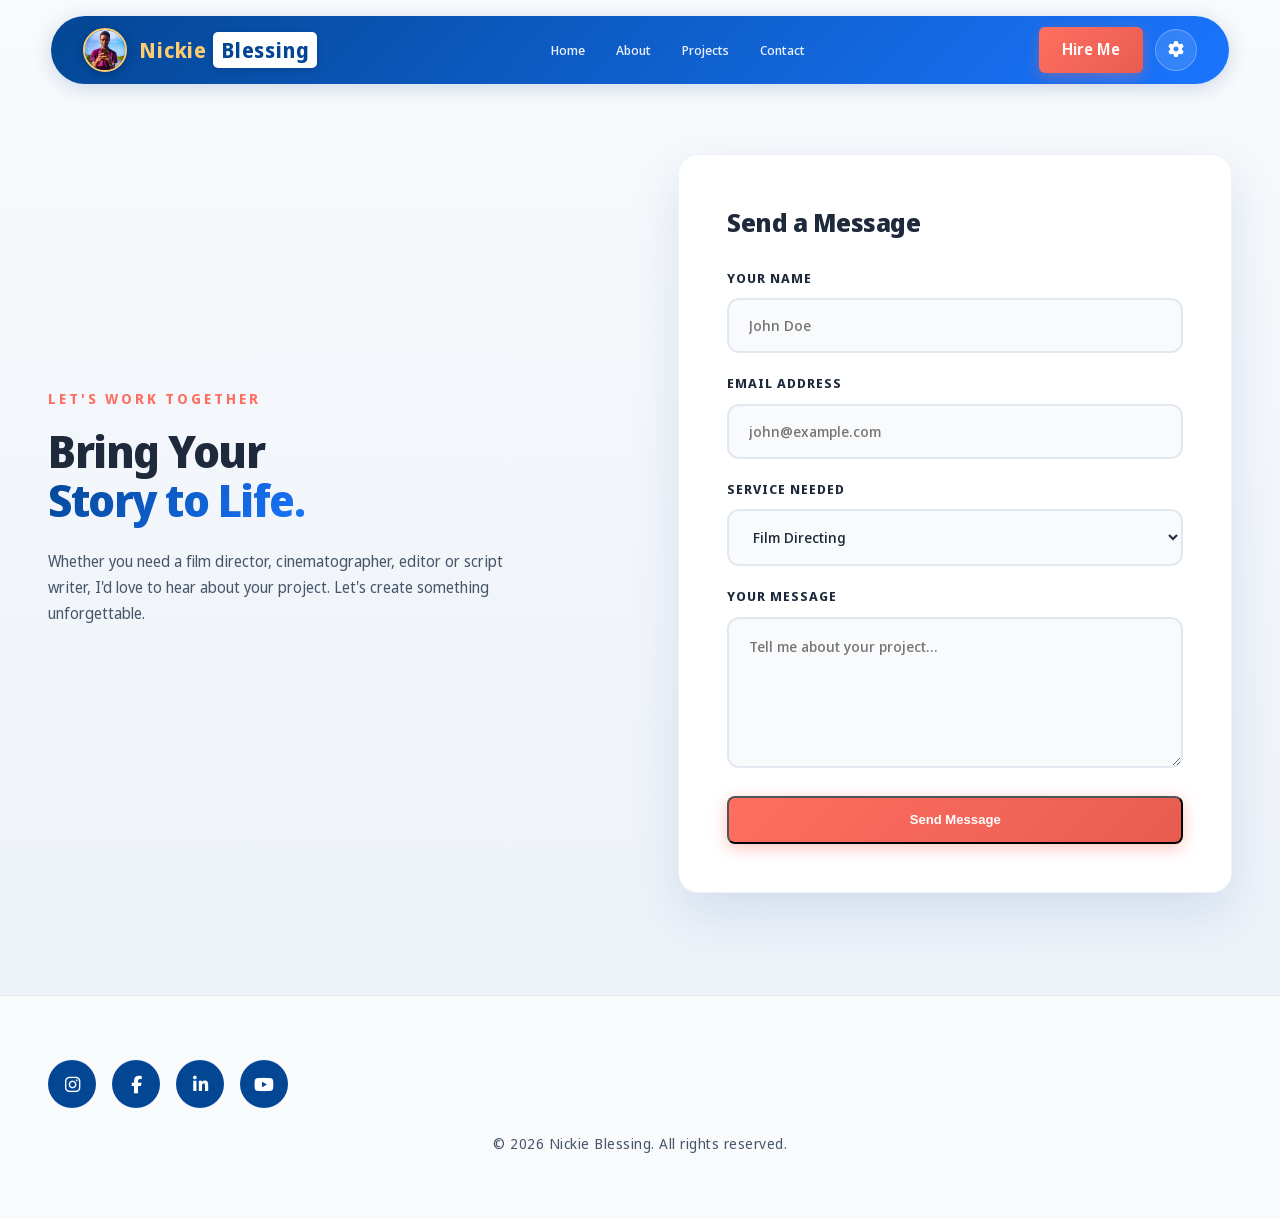
==== hire-me.html @ 80255966 "Secure contact forms and update contact details" ====
<!DOCTYPE html>
<html lang="en">
<head>
  <meta charset="UTF-8">
  <meta name="viewport" content="width=device-width, initial-scale=1.0">
  <title>Hire Me | Nickie Blessing</title>
  <link rel="stylesheet" href="style.css">
  <link rel="stylesheet" href="https://cdnjs.cloudflare.com/ajax/libs/font-awesome/6.5.1/css/all.min.css">
</head>
<body>
  <header class="header">
    <nav class="navbar">
      <div class="nav-inner">
        <!-- Logo with Profile Photo -->
        <a href="index.html" class="logo">
          <img src="logo.jpg" alt="Nickie Blessing" class="logo-img">
          <span class="logo-text">Nickie <span class="highlight">Blessing</span></span>
        </a>

        <!-- Navigation Links (centered) -->
        <ul class="nav-links">
          <li><a href="index.html">Home</a></li>
          <li><a href="index.html#about">About</a></li>
          <li><a href="index.html#portfolio">Projects</a></li>
          <li><a href="index.html#contact">Contact</a></li>
        </ul>

        <!-- Right Side: CTA Button + Settings Icon -->
        <div class="nav-right">
          <a href="hire-me.html" class="nav-cta">Hire Me</a>
          <button class="nav-settings" aria-label="Settings">
            <i class="fa-solid fa-gear"></i>
          </button>
        </div>

        <!-- Pure CSS Hamburger Toggle (mobile) -->
        <input type="checkbox" id="menu-toggle" class="menu-toggle" aria-label="Toggle navigation menu">
        <label for="menu-toggle" class="hamburger" aria-label="Toggle navigation menu">
          <span class="bar"></span>
          <span class="bar"></span>
          <span class="bar"></span>
        </label>
      </div>

      <!-- Backdrop Overlay to Close Side Menu on Tap Outside -->
      <label for="menu-toggle" class="menu-overlay" aria-hidden="true"></label>

      <!-- Side Navigation Menu / Drawer -->
      <div class="nav-menu">
        <div class="drawer-header">
          <div class="drawer-profile">
            <img src="logo.jpg" alt="Nickie Blessing" class="drawer-avatar">
            <div class="drawer-meta">
              <span class="drawer-name">Nickie Blessing</span>
              <span class="drawer-tag">Film Director &bull; Cinematographer &bull; Editor</span>
            </div>
          </div>
        </div>
        <ul class="nav-links">
          <li><a href="index.html">Home</a></li>
          <li><a href="index.html#about">About</a></li>
          <li><a href="index.html#portfolio">Projects</a></li>
          <li><a href="index.html#contact">Contact</a></li>
        </ul>
        <div class="drawer-footer">
          <a href="hire-me.html" class="btn">Hire Me</a>
        </div>
      </div>
    </nav>
  </header>

  <section class="hire-hero">
    <div class="hire-container">
      <div class="hire-text">
        <p class="section-kicker">LET'S WORK TOGETHER</p>
        <h1>Bring Your<br><span>Story to Life.</span></h1>
        <p class="hire-lead">
          Whether you need a film director, cinematographer, editor or script writer,
          I'd love to hear about your project. Let's create something unforgettable.
        </p>
      </div>

      <div class="hire-form-card">
        <h2 class="hire-form-title">Send a Message</h2>
        <form class="hire-form" action="/api/contact" method="post">
          <div class="form-group">
            <label for="name">Your Name</label>
            <input type="text" id="name" name="name" placeholder="John Doe" autocomplete="name" maxlength="100" required>
          </div>
          <div class="form-group">
            <label for="email">Email Address</label>
            <input type="email" id="email" name="email" placeholder="john@example.com" autocomplete="email" maxlength="254" required>
          </div>
          <div class="form-group">
            <label for="service">Service Needed</label>
            <select id="service" name="service" required>
              <option>Film Directing</option>
              <option>Cinematography</option>
              <option>Video Editing</option>
              <option>Script Writing</option>
              <option>Camera Operation</option>
              <option>Other</option>
            </select>
          </div>
          <div class="form-group">
            <label for="message">Your Message</label>
            <textarea id="message" name="message" rows="5" placeholder="Tell me about your project..." maxlength="3000" required></textarea>
          </div>
          <div class="form-trap" aria-hidden="true">
            <label for="website">Website</label>
            <input type="text" id="website" name="website" tabindex="-1" autocomplete="off">
          </div>
          <button type="submit" class="btn btn-primary btn-full">Send Message</button>
        </form>
      </div>
    </div>
  </section>

  <footer class="hire-footer">
    <div class="hire-socials">
      <a href="#" class="social-link"><i class="fa-brands fa-instagram"></i></a>
      <a href="#" class="social-link"><i class="fa-brands fa-facebook-f"></i></a>
      <a href="#" class="social-link"><i class="fa-brands fa-linkedin-in"></i></a>
      <a href="https://www.youtube.com/@NickieBlessing" class="social-link" target="_blank" rel="noopener"><i class="fa-brands fa-youtube"></i></a>
    </div>
    <p class="hire-footer-text">&copy; 2026 Nickie Blessing. All rights reserved.</p>
  </footer>

  <script>
    const roles = ["Film Director","Video Editor","Camera Operator / Cinematographer","Voice Artist","Script Writer","Actor","Creative Storyteller"];
    let roleIndex = 0, charIndex = 0, isDeleting = false;
    const typedElement = document.getElementById("typed-role");
    function typeRole() {
      if (!typedElement) return;
      const currentRole = roles[roleIndex];
      if (isDeleting) { typedElement.textContent = currentRole.substring(0, charIndex - 1); charIndex--; }
      else { typedElement.textContent = currentRole.substring(0, charIndex + 1); charIndex++; }
      let speed = isDeleting ? 35 : 75;
      if (!isDeleting && charIndex === currentRole.length) { speed = 1800; isDeleting = true; }
      else if (isDeleting && charIndex === 0) { isDeleting = false; roleIndex = (roleIndex + 1) % roles.length; speed = 350; }
      setTimeout(typeRole, speed);
    }
    document.addEventListener("DOMContentLoaded", typeRole);
  </script>
</body>
</html>
---- style.css ----
@import url("https://fonts.googleapis.com/css2?family=Asap:ital,wght@0,600;0,700;1,600;1,700&family=Noto+Sans+Display:wght@400;600;700&family=Noto+Sans:wght@400;500;600;700&display=swap");

/* ==========================================================================
   CSS Variables & Design Tokens (Clean Light Theme)
   ========================================================================== */
:root {
  --primary-blue: #034694;
  --secondary-blue: #1a75ff;
  --gold-accent: #ffcc70;
  --gold-hover: #ffe4a0;
  --cta-color: #ff6f61;
  --cta-hover: #e85c50;
  --text-white: #ffffff;
  --text-dark: #1e293b;
  --text-muted: #475569;
  --text-light-muted: rgba(255, 255, 255, 0.9);

  /* Backgrounds */
  --bg-body: #f8fafc;
  --bg-drawer: #ffffff;
  --bg-card: #f8fafc;
  --bg-card-hover: #eff6ff;
  --border-light: #e2e8f0;
  --border-card: #edf2f7;

  /* Shadows */
  --nav-shadow: 0 4px 20px rgba(3, 70, 148, 0.18);
  --drawer-shadow: -10px 0 35px rgba(3, 70, 148, 0.12);
  --card-shadow: 0 2px 8px rgba(3, 70, 148, 0.06);

  /* Animations */
  --transition-speed: 0.3s;
  --transition-bounce: cubic-bezier(0.16, 1, 0.3, 1);
  --font-family:
    "Trebuchet MS", "Noto Sans Display", "Noto Sans", -apple-system,
    BlinkMacSystemFont, "Segoe UI", Roboto, sans-serif;
}

/* ==========================================================================
   Global Reset & Base Styles
   ========================================================================== */
*,
*::before,
*::after {
  box-sizing: border-box;
  margin: 0;
  padding: 0;
}

html {
  scroll-behavior: smooth;
}

body {
  font-family: var(--font-family);
  background-color: var(--bg-body);
  background-image:
    radial-gradient(
      circle at 10% 10%,
      rgba(26, 117, 255, 0.04) 0%,
      transparent 40%
    ),
    radial-gradient(
      circle at 90% 90%,
      rgba(255, 111, 97, 0.03) 0%,
      transparent 40%
    );
  color: var(--text-dark);
  line-height: 1.6;
  min-height: 100vh;
  overflow-x: hidden;
}

/* ==========================================================================
   Header & Navigation
   ========================================================================== */
.header {
  position: fixed;
  top: 0;
  width: 100%;
  background: transparent;
  z-index: 1000;
  transition: background var(--transition-speed) ease;
}

.navbar {
  display: flex;
  justify-content: center;
  align-items: center;
  padding: 1rem clamp(1rem, 4vw, 3.5rem) 0;
}

.nav-inner {
  display: flex;
  align-items: center;
  justify-content: space-between;
  gap: clamp(1rem, 2vw, 2rem);
  max-width: 1380px;
  width: 100%;
  margin: 0 auto;
  padding: 0.7rem clamp(1.25rem, 2.5vw, 2.5rem);
  background: linear-gradient(
    135deg,
    var(--primary-blue) 0%,
    var(--secondary-blue) 100%
  );
  border-radius: 999px;
  box-shadow: var(--nav-shadow);
  position: relative;
}

/* Logo */
.logo {
  text-decoration: none;
  display: inline-flex;
  align-items: center;
  gap: 12px;
  white-space: nowrap;
  transition: transform var(--transition-speed) ease;
  z-index: 1001;
}

.logo:hover {
  transform: scale(1.02);
}

.logo-img {
  width: 44px;
  height: 44px;
  border-radius: 50%;
  object-fit: cover;
  object-position: center 20%;
  border: 2.5px solid var(--gold-accent);
  box-shadow: 0 2px 8px rgba(0, 0, 0, 0.25);
  transition: all var(--transition-speed) ease;
  flex-shrink: 0;
}

.logo:hover .logo-img {
  border-color: #ffffff;
  box-shadow: 0 0 12px rgba(255, 204, 112, 0.6);
  transform: rotate(3deg);
}

.logo-text {
  font-size: clamp(1.25rem, 2.1vw, 1.8rem);
  font-weight: 700;
  letter-spacing: 0.8px;
  color: var(--gold-accent);
  display: inline-flex;
  align-items: center;
  gap: 6px;
}

.logo .highlight {
  background: var(--text-white);
  color: var(--primary-blue);
  padding: 2px 8px;
  border-radius: 5px;
  font-weight: 700;
  box-shadow: 0 2px 6px rgba(0, 0, 0, 0.15);
}

/* Desktop Navigation Menu */
.nav-menu {
  display: none;
}

.drawer-header {
  display: none;
}

.drawer-footer {
  display: contents;
}

.menu-overlay {
  display: none;
}

.nav-links {
  display: flex;
  align-items: center;
  list-style: none;
  gap: clamp(0.8rem, 1.8vw, 1.6rem);
  margin: 0 auto;
}

.nav-right {
  display: flex;
  align-items: center;
  gap: 0.75rem;
}

.nav-cta {
  background: linear-gradient(
    135deg,
    var(--cta-color) 0%,
    var(--cta-hover) 100%
  );
  color: var(--text-white);
  text-decoration: none;
  font-weight: 600;
  padding: 10px clamp(16px, 1.8vw, 24px);
  border-radius: 6px;
  white-space: nowrap;
  box-shadow: 0 4px 14px rgba(255, 111, 97, 0.35);
  transition: all var(--transition-speed) ease;
}

.nav-cta:hover,
.nav-cta:focus-visible {
  transform: translateY(-2px);
  box-shadow: 0 6px 18px rgba(255, 111, 97, 0.45);
}

.nav-links li {
  position: relative;
}

.nav-links a {
  color: var(--text-light-muted);
  text-decoration: none;
  font-weight: 500;
  font-size: clamp(0.9rem, 1.05vw, 1.05rem);
  padding: 8px 4px;
  display: inline-block;
  position: relative;
  transition: color var(--transition-speed) ease;
}

/* Active & Hover Underline Effect for Desktop */
.nav-links a::after {
  content: "";
  position: absolute;
  bottom: 0;
  left: 0;
  width: 0;
  height: 2px;
  background-color: var(--gold-accent);
  border-radius: 2px;
  transition: width var(--transition-speed) var(--transition-bounce);
}

.nav-links a:hover,
.nav-links a.active,
.nav-links a:focus-visible {
  color: var(--gold-accent);
}

.nav-links a:hover::after,
.nav-links a.active::after,
.nav-links a:focus-visible::after {
  width: 100%;
}

/* Call to Action Button */
.btn {
  background: linear-gradient(
    135deg,
    var(--cta-color) 0%,
    var(--cta-hover) 100%
  );
  color: var(--text-white);
  text-decoration: none;
  font-weight: 600;
  font-size: clamp(0.88rem, 1vw, 1rem);
  padding: 10px clamp(16px, 1.8vw, 24px);
  border-radius: 6px;
  white-space: nowrap;
  box-shadow: 0 4px 14px rgba(255, 111, 97, 0.35);
  transition: all var(--transition-speed) ease;
  display: inline-flex;
  align-items: center;
  justify-content: center;
  min-height: 42px;
}

.btn:hover,
.btn:focus-visible {
  transform: translateY(-2px);
  box-shadow: 0 6px 18px rgba(255, 111, 97, 0.45);
}

.btn:active {
  transform: translateY(0);
}

.nav-settings {
  width: 42px;
  height: 42px;
  border: 1px solid rgba(255, 255, 255, 0.28);
  border-radius: 50%;
  background: rgba(255, 255, 255, 0.12);
  color: var(--text-white);
  cursor: pointer;
  font-size: 1rem;
  transition: all var(--transition-speed) ease;
}

.nav-settings:hover,
.nav-settings:focus-visible {
  background: rgba(255, 255, 255, 0.22);
  color: var(--gold-accent);
  transform: translateY(-2px);
}

/* Accessible focus ring */
a:focus-visible,
input:focus-visible + label {
  outline: 2px solid var(--gold-accent);
  outline-offset: 3px;
  border-radius: 4px;
}

/* Hidden Hamburger Checkbox */
.menu-toggle {
  position: absolute;
  opacity: 0;
  pointer-events: none;
  width: 0;
  height: 0;
}

/* Hamburger Icon */
.hamburger {
  display: none;
  flex-direction: column;
  justify-content: space-around;
  width: 34px;
  height: 30px;
  cursor: pointer;
  z-index: 1002;
  padding: 4px;
  border-radius: 6px;
  background: rgba(255, 255, 255, 0.12);
  transition: all var(--transition-speed) ease;
}

.hamburger:hover {
  background-color: rgba(255, 255, 255, 0.22);
}

.hamburger .bar {
  display: block;
  height: 3px;
  width: 100%;
  background-color: var(--text-white);
  border-radius: 2px;
  transition:
    transform var(--transition-speed) var(--transition-bounce),
    opacity var(--transition-speed) ease,
    background-color var(--transition-speed) ease;
  transform-origin: center;
}

/* ==========================================================
   Clean Modern 2-Column Hero Section
   ========================================================== */
.hero {
  min-height: 100vh;
  display: flex;
  align-items: center;
  justify-content: center;
  padding: clamp(8rem, 12vw, 10rem) clamp(1.25rem, 4vw, 3rem)
    clamp(3rem, 6vw, 5.5rem);
  position: relative;
  background: linear-gradient(180deg, #f8fafc 0%, #edf2f9 100%);
  overflow: hidden;
}

.hero-container {
  display: flex;
  align-items: center;
  justify-content: space-between;
  gap: clamp(2.5rem, 5vw, 5rem);
  max-width: 1200px;
  width: 100%;
  margin: 0 auto;
}

/* Left: Photo */
.hero-image {
  flex: 0 0 40%;
  max-width: 420px;
  display: flex;
  justify-content: center;
  position: relative;
}

.hero-image::before {
  content: "";
  position: absolute;
  inset: -10px;
  border-radius: 26px;
  background: linear-gradient(
    135deg,
    rgba(3, 70, 148, 0.22),
    rgba(26, 117, 255, 0.15)
  );
  filter: blur(16px);
  z-index: 0;
}

.hero-image img {
  width: 100%;
  max-height: 520px;
  object-fit: cover;
  object-position: center 20%;
  border-radius: 20px;
  border: 4px solid #ffffff;
  box-shadow: 0 20px 40px rgba(3, 70, 148, 0.16);
  position: relative;
  z-index: 1;
  transition:
    transform 0.4s ease,
    box-shadow 0.4s ease;
}

.hero-image:hover img {
  transform: translateY(-4px);
  box-shadow: 0 26px 50px rgba(3, 70, 148, 0.24);
}

/* Right: Text */
.hero-text {
  flex: 1;
  text-align: left;
}

.hero-text h2 {
  font-size: clamp(1.05rem, 1.6vw, 1.35rem);
  font-weight: 700;
  color: var(--primary-blue);
  text-transform: uppercase;
  letter-spacing: 2px;
  margin-bottom: 0.35rem;
}

.hero-text .name {
  font-size: clamp(2.2rem, 4.5vw, 3.8rem);
  color: var(--text-dark);
  font-weight: 700;
  line-height: 1.15;
  letter-spacing: -0.5px;
  margin-bottom: 1.2rem;
}

.hero-text .name .highlight {
  background: var(--primary-blue);
  color: #ffffff;
  padding: 2px 12px;
  border-radius: 6px;
  display: inline-block;
  box-shadow: 0 4px 12px rgba(3, 70, 148, 0.25);
}

/* Animated Roles (No Card) */
.roles-animated-box {
  display: flex;
  align-items: center;
  gap: 10px;
  flex-wrap: wrap;
  margin-bottom: 1.1rem;
  background: none;
  border: none;
  box-shadow: none;
  padding: 0;
}

.roles-prefix {
  font-size: clamp(1.05rem, 1.4vw, 1.25rem);
  font-weight: 600;
  color: var(--text-muted);
}

.typed-role {
  font-size: clamp(1.2rem, 1.9vw, 1.6rem);
  font-weight: 800;
  color: var(--primary-blue);
  background: linear-gradient(
    135deg,
    var(--primary-blue) 0%,
    var(--secondary-blue) 100%
  );
  -webkit-background-clip: text;
  -webkit-text-fill-color: transparent;
  min-height: 1.8rem;
  display: inline-block;
  letter-spacing: -0.2px;
}

.typing-cursor {
  display: inline-block;
  width: 3px;
  height: 1.35em;
  background-color: var(--cta-color);
  vertical-align: -2px;
  margin-left: 3px;
  border-radius: 2px;
  animation: blinkCursor 0.75s infinite ease-in-out;
}

@keyframes blinkCursor {
  0%,
  100% {
    opacity: 1;
  }
  50% {
    opacity: 0;
  }
}

/* Role Badges / Pills */
.roles-badges {
  display: flex;
  flex-wrap: wrap;
  gap: 8px 10px;
  margin-bottom: 1.5rem;
  background: none;
  border: none;
  box-shadow: none;
  padding: 0;
}

.role-pill {
  font-size: 0.88rem;
  font-weight: 700;
  color: #334155;
  background: rgba(255, 255, 255, 0.75);
  border: 1px solid rgba(3, 70, 148, 0.16);
  padding: 6px 14px;
  border-radius: 10px;
  transition: all 0.3s cubic-bezier(0.16, 1, 0.3, 1);
  display: inline-flex;
  align-items: center;
  gap: 6px;
  cursor: default;
  box-shadow: 0 2px 6px rgba(3, 70, 148, 0.04);
}

.role-pill::before {
  content: "";
  display: inline-block;
  width: 6px;
  height: 6px;
  background-color: var(--cta-color);
  border-radius: 50%;
  transition: transform 0.3s ease;
}

.role-pill:hover {
  background: #eff6ff;
  color: var(--primary-blue);
  border-color: var(--primary-blue);
  transform: translateY(-2px);
  box-shadow: 0 4px 12px rgba(3, 70, 148, 0.12);
}

.role-pill:hover::before {
  transform: scale(1.3);
}

.hero-text .tagline {
  font-size: clamp(1.1rem, 1.5vw, 1.32rem);
  font-weight: 700;
  font-style: italic;
  color: var(--primary-blue);
  margin-bottom: 2rem;
  letter-spacing: 0.2px;
}

.hero-actions {
  display: flex;
  align-items: center;
  gap: 1.25rem;
  flex-wrap: wrap;
}

.btn-primary {
  background: linear-gradient(
    135deg,
    var(--cta-color) 0%,
    var(--cta-hover) 100%
  );
  color: #ffffff;
  text-decoration: none;
  font-weight: 700;
  font-size: 1rem;
  padding: 13px 30px;
  border-radius: 8px;
  box-shadow: 0 4px 16px rgba(255, 111, 97, 0.4);
  transition: all var(--transition-speed) ease;
  display: inline-flex;
  align-items: center;
  justify-content: center;
  min-height: 48px;
}

.btn-primary:hover {
  transform: translateY(-2px);
  box-shadow: 0 7px 22px rgba(255, 111, 97, 0.52);
}

.btn-secondary {
  background: #ffffff;
  color: var(--primary-blue);
  text-decoration: none;
  font-weight: 700;
  font-size: 1rem;
  padding: 13px 30px;
  border-radius: 8px;
  border: 2px solid var(--primary-blue);
  box-shadow: 0 2px 8px rgba(3, 70, 148, 0.08);
  transition: all var(--transition-speed) ease;
  display: inline-flex;
  align-items: center;
  justify-content: center;
  min-height: 48px;
}

.btn-secondary:hover {
  background: #eff6ff;
  transform: translateY(-2px);
  box-shadow: 0 5px 16px rgba(3, 70, 148, 0.18);
}

/* ==========================================================
   About Section
   ========================================================== */
.about-section {
  padding: clamp(5rem, 10vw, 8rem) clamp(1.25rem, 5vw, 4rem);
  background: linear-gradient(180deg, #f8fafc 0%, #ffffff 50%, #f1f5ff 100%);
  border-top: 1px solid var(--border-light);
}

.about-container {
  max-width: 1200px;
  margin: 0 auto;
  display: grid;
  grid-template-columns: minmax(280px, 0.95fr) minmax(0, 1.4fr);
  gap: clamp(4rem, 8vw, 8rem);
  align-items: start;
}

.section-kicker {
  color: var(--cta-color);
  font-size: 0.82rem;
  font-weight: 700;
  letter-spacing: 0.16em;
  text-transform: uppercase;
  margin-bottom: 1.25rem;
}

.about-intro h2 {
  color: var(--gold-accent);
  font-size: clamp(2.4rem, 4.5vw, 4.5rem);
  line-height: 1.05;
  letter-spacing: -1.5px;
  text-transform: uppercase;
  margin-bottom: 1.5rem;
}

.about-intro h2 span {
  color: var(--primary-blue);
  background: linear-gradient(
    135deg,
    var(--primary-blue),
    var(--secondary-blue)
  );
  -webkit-background-clip: text;
  -webkit-text-fill-color: transparent;
  background-clip: text;
}

.about-lead {
  max-width: 420px;
  margin-top: 2rem;
  color: var(--text-muted);
  font-size: clamp(1.1rem, 1.5vw, 1.35rem);
  line-height: 1.7;
  font-style: italic;
}

.about-details {
  align-self: start;
  padding-top: 1rem;
}

.about-capabilities {
  display: grid;
  grid-template-columns: repeat(3, 1fr);
  gap: clamp(1.5rem, 3vw, 2.5rem);
  padding: clamp(2rem, 4vw, 3rem) 0;
  border-top: 1px solid var(--border-light);
  border-bottom: 1px solid var(--border-light);
}

.capability {
  text-align: center;
  padding: clamp(1.75rem, 3vw, 2.5rem) clamp(1rem, 2vw, 1.5rem);
  border-radius: 16px;
  background: #ffffff;
  border: 1px solid var(--border-card);
  box-shadow: 0 4px 16px rgba(3, 70, 148, 0.06);
  transition: all var(--transition-speed) ease;
}

.capability:hover {
  background: var(--bg-card-hover);
  border-color: var(--primary-blue);
  transform: translateY(-6px);
  box-shadow: 0 12px 32px rgba(3, 70, 148, 0.12);
}

.capability-number {
  display: block;
  color: var(--cta-color);
  font-size: clamp(0.9rem, 1.2vw, 1.1rem);
  font-weight: 700;
  margin-bottom: 1.5rem;
  letter-spacing: 1px;
}

.capability h3 {
  color: var(--text-dark);
  font-size: clamp(1rem, 1.4vw, 1.25rem);
  letter-spacing: 0.08em;
  text-transform: uppercase;
  margin-bottom: 0.75rem;
  font-weight: 700;
}

.capability p {
  color: var(--text-muted);
  font-size: clamp(0.95rem, 1.1vw, 1.05rem);
  line-height: 1.6;
  max-width: 180px;
  margin: 0 auto;
}

.about-stats {
  display: grid;
  grid-template-columns: repeat(2, 1fr);
  gap: clamp(2rem, 4vw, 4rem);
  padding-top: clamp(2.5rem, 4vw, 3.5rem);
  margin-top: clamp(2rem, 3vw, 2.5rem);
}

.stat {
  display: flex;
  align-items: baseline;
  gap: 0.7rem;
  padding: 1.5rem;
  background: #ffffff;
  border-radius: 14px;
  border: 1px solid var(--border-card);
  box-shadow: 0 4px 16px rgba(3, 70, 148, 0.06);
  transition: all var(--transition-speed) ease;
}

.stat:hover {
  transform: translateY(-4px);
  border-color: var(--primary-blue);
  box-shadow: 0 12px 32px rgba(3, 70, 148, 0.12);
}

.stat strong {
  color: var(--primary-blue);
  font-size: clamp(3rem, 5.5vw, 5rem);
  line-height: 1;
  letter-spacing: -2px;
  font-weight: 800;
}

.stat strong span {
  color: var(--cta-color);
  font-size: clamp(1.5rem, 2.5vw, 2.5rem);
}

.stat > span {
  color: var(--text-muted);
  font-size: 0.85rem;
  font-weight: 700;
  letter-spacing: 0.08em;
  text-transform: uppercase;
}

/* ==========================================================
   Current About Markup
   ========================================================== */
.about {
  padding: clamp(4rem, 8vw, 7rem) clamp(1.25rem, 4vw, 3rem);
  background: var(--bg-body);
  scroll-margin-top: 75px;
}

.about-container {
  max-width: 1200px;
  margin: 0 auto;
  display: flex;
  flex-direction: column;
  gap: clamp(4rem, 7vw, 6rem);
}

.journey-header {
  text-align: center;
  margin-bottom: 2rem;
}

.journey-header .section-label {
  margin-bottom: 0.25rem;
  color: var(--primary-blue);
  font-family: var(--font-family);
  text-transform: none;
  font-size: clamp(1.45rem, 2.5vw, 2rem);
  font-weight: 700;
  letter-spacing: 0.02em;
}

.journey-header .section-label::after {
  display: none;
}

.journey-header .section-title {
  margin-bottom: 0;
  color: var(--text-dark);
  font-family: "Asap", sans-serif;
  font-size: clamp(2rem, 3.6vw, 3.2rem);
  font-weight: 700;
  letter-spacing: -0.04em;
  line-height: 1;
}

.section-label {
  font-family: var(--font-family);
  font-size: clamp(0.85rem, 1.1vw, 1rem);
  font-weight: 700;
  color: var(--cta-color);
  text-transform: uppercase;
  letter-spacing: 4px;
  margin-bottom: 1.5rem;
  display: block;
  position: relative;
}

.section-label::after {
  content: "";
  display: block;
  width: 40px;
  height: 3px;
  background: var(--gold-accent);
  margin-top: 0.75rem;
  border-radius: 2px;
}

.section-title {
  font-family: var(--font-family);
  font-size: clamp(2rem, 4vw, 3.5rem);
  font-weight: 900;
  color: var(--text-dark);
  line-height: 1.1;
  letter-spacing: -2px;
  margin-bottom: 1.5rem;
}

.timeline {
  position: relative;
  max-width: 980px;
  margin: 0 auto;
}

.timeline-line {
  position: absolute;
  left: 50%;
  top: 0;
  bottom: 0;
  width: 3px;
  background: var(--primary-blue);
  transform: translateX(-50%);
}

.timeline-item {
  position: relative;
  width: 50%;
  padding: 1.5rem 2rem;
  margin-bottom: 1rem;
}

.timeline-item--left {
  left: 0;
  text-align: right;
  padding-right: 3rem;
}

.timeline-item--right {
  left: 50%;
  text-align: left;
  padding-left: 3rem;
}

.timeline-marker {
  position: absolute;
  top: 2rem;
  width: 18px;
  height: 18px;
  border: 3px solid #ffffff;
  border-radius: 50%;
  background: var(--gold-accent);
  box-shadow:
    0 0 0 5px #ffffff,
    0 0 0 7px rgba(3, 70, 148, 0.18);
}

.timeline-item--left .timeline-marker {
  right: -9px;
}

.timeline-item--right .timeline-marker {
  left: -9px;
}

.timeline-card {
  position: relative;
  overflow: hidden;
  padding: 1.5rem 1.65rem;
  background: rgba(255, 255, 255, 0.88);
  border: 1px solid rgba(3, 70, 148, 0.1);
  border-radius: 18px;
  box-shadow: 0 10px 25px rgba(3, 70, 148, 0.08);
  transition:
    transform var(--transition-speed) ease,
    border-color var(--transition-speed) ease;
}

.timeline-card::before {
  content: "";
  position: absolute;
  top: 0;
  bottom: 0;
  width: 4px;
  background: var(--gold-accent);
}

.timeline-item--left .timeline-card::before {
  right: 0;
}

.timeline-item--right .timeline-card::before {
  left: 0;
}

.timeline-card:hover {
  border-color: var(--secondary-blue);
  box-shadow: 0 16px 32px rgba(3, 70, 148, 0.14);
  transform: translateY(-6px);
}

.timeline-phase {
  font-family: var(--font-family);
  color: var(--primary-blue);
  font-size: clamp(0.9rem, 1.2vw, 1.1rem);
  letter-spacing: 0.04em;
  margin-bottom: 0.45rem;
}

.timeline-desc {
  color: var(--text-muted);
  font-size: clamp(0.9rem, 1.1vw, 1rem);
  line-height: 1.55;
}

@media (min-width: 701px) {
  .journey {
    padding: clamp(1rem, 3vw, 2rem) 0;
  }

  .timeline {
    max-width: 920px;
  }

  .timeline-line {
    left: 30px;
    transform: none;
  }

  .timeline-item {
    width: 100%;
    left: 0;
    margin-bottom: 1.8rem;
    padding: 0 0 0 5rem;
    text-align: left;
  }

  .timeline-item--left,
  .timeline-item--right {
    left: 0;
    padding: 0 0 0 5rem;
    text-align: left;
  }

  .timeline-marker,
  .timeline-item--left .timeline-marker,
  .timeline-item--right .timeline-marker {
    top: 50%;
    left: 21px;
    right: auto;
    transform: translateY(-50%);
  }

  .timeline-card {
    min-height: 138px;
    padding: 1.7rem 2rem;
    display: flex;
    flex-direction: column;
    justify-content: center;
  }

  .timeline-item--left .timeline-card::before,
  .timeline-item--right .timeline-card::before {
    left: 0;
    right: auto;
  }

  .timeline-card:hover {
    transform: translateX(8px) translateY(-4px);
  }

  .timeline-phase {
    font-size: clamp(1rem, 1.35vw, 1.18rem);
  }

  .timeline-desc {
    font-size: clamp(0.95rem, 1.15vw, 1.05rem);
  }
}

.about-content {
  max-width: 1100px;
  margin: clamp(4rem, 8vw, 7rem) auto 0;
  padding-top: clamp(3rem, 5vw, 4rem);
  border-top: 1px solid var(--border-light);
}

.about-header {
  max-width: 760px;
  margin: 0 auto clamp(2.5rem, 5vw, 4rem);
  text-align: center;
}

.about-headline {
  font-family: var(--font-family);
  color: var(--text-dark);
  font-size: clamp(2.25rem, 4.6vw, 4rem);
  font-weight: 800;
  line-height: 1.12;
  letter-spacing: -1.8px;
  margin-bottom: 1.2rem;
  text-wrap: balance;
}

.about-gold {
  display: inline-block;
  margin-top: 0.15em;
  color: var(--primary-blue);
  font-family: "Asap", sans-serif;
  font-weight: 700;
  font-style: italic;
  letter-spacing: -1.6px;
}

.about-paragraph {
  color: var(--text-muted);
  font-size: clamp(1rem, 1.5vw, 1.2rem);
  line-height: 1.65;
}

.pillars {
  display: grid;
  grid-template-columns: repeat(3, minmax(0, 1fr));
  gap: clamp(1rem, 2.5vw, 2rem);
  margin-bottom: clamp(2.5rem, 5vw, 4rem);
}

.pillar {
  min-width: 0;
  padding: clamp(1.5rem, 3vw, 2.25rem) clamp(1rem, 2vw, 1.5rem);
  background: #ffffff;
  border: 1px solid var(--border-card);
  border-radius: 14px;
  box-shadow: var(--card-shadow);
  text-align: center;
  transition:
    transform var(--transition-speed) ease,
    border-color var(--transition-speed) ease;
}

.pillar:hover {
  border-color: var(--primary-blue);
  transform: translateY(-5px);
}

.pillar-number {
  display: block;
  margin-bottom: 0.8rem;
  color: var(--cta-color);
  font-weight: 700;
  letter-spacing: 0.12em;
}

.pillar-icon {
  display: inline-flex;
  align-items: center;
  justify-content: center;
  width: 52px;
  height: 52px;
  margin-bottom: 1rem;
  border-radius: 12px;
  background: linear-gradient(
    135deg,
    var(--primary-blue),
    var(--secondary-blue)
  );
  color: #ffffff;
  font-size: 1.35rem;
}

.pillar-title {
  margin-bottom: 0.5rem;
  color: var(--text-dark);
  font-size: clamp(1rem, 1.5vw, 1.25rem);
}

.pillar-desc {
  max-width: 220px;
  margin: 0 auto;
  color: var(--text-muted);
  font-size: 0.95rem;
  line-height: 1.5;
}

.stats {
  display: grid;
  grid-template-columns: repeat(3, minmax(0, 1fr));
  gap: clamp(1rem, 4vw, 4rem);
  width: 100vw;
  max-width: none;
  margin: 0 0 0 calc(50% - 50vw);
  padding: clamp(3.25rem, 6vw, 5rem) clamp(1.25rem, 6vw, 5rem);
  background: linear-gradient(105deg, #071a3b 0%, #034694 52%, #0a65bd 100%);
  border: 0;
  border-radius: 0;
  box-shadow: none;
}

.stat {
  display: flex;
  min-height: 0;
  flex-direction: column;
  align-items: center;
  justify-content: center;
  text-align: center;
  gap: 0;
  padding: 0.5rem;
  position: relative;
  min-width: 0;
  background: transparent;
  border: 0;
  border-radius: 0;
  box-shadow: none;
}

.stat::before {
  display: none;
}

.stat:hover {
  background: transparent;
  border-color: transparent;
  box-shadow: none;
  transform: none;
}

.stat-number {
  display: block;
  color: #ffffff;
  font-family: "Asap", sans-serif;
  font-size: clamp(4rem, 6.2vw, 5.75rem);
  font-weight: 700;
  line-height: 1;
  letter-spacing: -2px;
  text-shadow: none;
}

.stat-label {
  display: block;
  margin-top: 0.55rem;
  color: #ffffff;
  font-family: "Asap", sans-serif;
  font-size: clamp(1rem, 1.45vw, 1.25rem);
  font-weight: 600;
  letter-spacing: 0.16em;
  line-height: 1.35;
  overflow: visible;
  overflow-wrap: anywhere;
  text-wrap: balance;
  text-transform: uppercase;
}

/* Keep the statistics highly legible against the blue banner at every screen size. */
.stats .stat > .stat-number {
  color: #ffffff !important;
  font-size: clamp(4rem, 6.2vw, 5.75rem) !important;
  font-family: "Asap", sans-serif;
  font-weight: 700;
  opacity: 1;
}

.stats .stat > .stat-label {
  color: #ffffff !important;
  font-size: clamp(1rem, 1.45vw, 1.25rem) !important;
  font-family: "Asap", sans-serif;
  font-weight: 600;
  opacity: 1;
}

@media (max-width: 760px) {
  .stats {
    grid-template-columns: repeat(2, minmax(0, 1fr));
    gap: 2.4rem 1rem;
    padding: 3.25rem 1.25rem;
  }

  .stat {
    min-height: 0;
  }

  .stat:nth-child(3) {
    grid-column: 1 / -1;
  }

  .stat-number,
  .stat:nth-child(2) .stat-number,
  .stat:nth-child(3) .stat-number {
    color: #ffffff;
    font-size: clamp(2.8rem, 12vw, 3.75rem);
  }

  .stat-label {
    color: #ffffff;
    font-size: clamp(0.88rem, 3.8vw, 1.05rem);
    letter-spacing: 0.12em;
  }

  .stats .stat > .stat-number {
    font-size: clamp(2.8rem, 12vw, 3.75rem) !important;
  }

  .stats .stat > .stat-label {
    font-size: clamp(0.88rem, 3.8vw, 1.05rem) !important;
  }
}

@media (max-width: 700px) {
  .about-headline {
    font-size: clamp(2rem, 8.5vw, 2.7rem);
    line-height: 1.14;
    letter-spacing: -1.2px;
    white-space: normal;
  }

  .timeline-line {
    left: 8px;
    transform: none;
  }

  .timeline-item,
  .timeline-item--left,
  .timeline-item--right {
    width: 100%;
    left: 0;
    padding: 0 0 1.25rem 2rem;
    text-align: left;
  }

  .timeline-item--left .timeline-marker,
  .timeline-item--right .timeline-marker {
    left: 0;
    right: auto;
    top: 1.25rem;
  }

  .pillars {
    grid-template-columns: 1fr;
  }

  .services-grid {
    grid-template-columns: 1fr;
  }
}

/* ==========================================================
   Services Section
   ========================================================== */
.services {
  padding: clamp(5rem, 10vw, 8rem) clamp(1.25rem, 5vw, 4rem);
  background: linear-gradient(180deg, #f8fafc 0%, #edf2f9 100%);
}

.services-container {
  max-width: 1200px;
  margin: 0 auto;
  display: flex;
  flex-direction: column;
  gap: clamp(3rem, 6vw, 5rem);
}

.services-header {
  text-align: center;
  max-width: 800px;
  margin: 0 auto;
}

.services-header .section-label {
  font-family: var(--font-family);
  font-size: clamp(0.9rem, 1.2vw, 1.1rem);
  font-weight: 700;
  color: var(--cta-color);
  text-transform: uppercase;
  letter-spacing: 4px;
  margin-bottom: 1.5rem;
  display: block;
}

.services-header .section-title {
  font-family: var(--font-family);
  font-size: clamp(2.2rem, 4.5vw, 4rem);
  font-weight: 800;
  color: var(--text-dark);
  line-height: 1.12;
  letter-spacing: -1.8px;
  margin-bottom: 1.2rem;
}

.services-header .section-title span {
  color: var(--primary-blue);
  font-family: "Asap", sans-serif;
  font-weight: 700;
  font-style: italic;
  letter-spacing: -1.6px;
}

.services-header p {
  font-family: var(--font-family);
  font-size: clamp(1.05rem, 1.4vw, 1.25rem);
  color: var(--text-muted);
  line-height: 1.7;
  font-style: italic;
}

.services-grid {
  display: grid;
  grid-template-columns: repeat(4, 1fr);
  gap: clamp(1.5rem, 3vw, 2.5rem);
}

.service-card {
  display: flex;
  flex-direction: column;
  align-items: center;
  text-align: center;
  gap: 1rem;
  padding: clamp(2rem, 3vw, 2.75rem) clamp(1.25rem, 2vw, 1.75rem);
  background: #ffffff;
  border: 1px solid rgba(3, 70, 148, 0.1);
  border-radius: 22px;
  box-shadow: 0 8px 26px rgba(3, 70, 148, 0.07);
  transition: all var(--transition-speed) var(--transition-bounce);
  position: relative;
  overflow: hidden;
}

.service-card::before {
  content: "";
  position: absolute;
  top: 0;
  left: 0;
  right: 0;
  height: 4px;
  background: linear-gradient(
    90deg,
    var(--primary-blue),
    var(--secondary-blue),
    var(--gold-accent)
  );
  transform: scaleX(0);
  transform-origin: left;
  transition: transform var(--transition-speed) ease;
}

.service-card:hover {
  transform: translateY(-9px);
  border-color: var(--primary-blue);
  box-shadow: 0 20px 42px rgba(3, 70, 148, 0.16);
}

.service-card:hover::before {
  transform: scaleX(1);
}

.service-card i {
  font-size: clamp(1.8rem, 3vw, 2.5rem);
  width: 64px;
  height: 64px;
  display: flex;
  align-items: center;
  justify-content: center;
  border-radius: 18px;
  background: linear-gradient(
    135deg,
    var(--primary-blue),
    var(--secondary-blue)
  );
  color: #ffffff;
  box-shadow: 0 8px 20px rgba(3, 70, 148, 0.3);
  transition: all var(--transition-speed) ease;
}

.service-card:hover i {
  transform: rotate(-6deg) scale(1.08);
  background: linear-gradient(135deg, var(--gold-accent), var(--gold-hover));
  color: var(--primary-blue);
}

.service-card h3 {
  font-family: var(--font-family);
  font-size: clamp(1.05rem, 1.4vw, 1.25rem);
  font-weight: 700;
  color: var(--text-dark);
  letter-spacing: -0.3px;
}

.service-card p {
  font-family: var(--font-family);
  font-size: clamp(0.9rem, 1.1vw, 1rem);
  color: var(--text-muted);
  line-height: 1.6;
}

.service-card--featured {
  background: linear-gradient(160deg, #034694 0%, #1a75ff 100%);
  border: 1px solid var(--gold-accent);
  color: #ffffff;
  grid-column: span 1;
}

.service-card--featured i {
  background: linear-gradient(135deg, var(--gold-accent), var(--gold-hover));
  color: var(--primary-blue);
  box-shadow: 0 8px 20px rgba(255, 204, 112, 0.4);
}

.service-card--featured h3 {
  color: #ffffff;
}

.service-card--featured p {
  color: rgba(255, 255, 255, 0.85);
}
/* ==========================================================
   Portfolio Section
   ========================================================== */
.portfolio {
  padding: clamp(5rem, 10vw, 8rem) clamp(1.25rem, 5vw, 4rem);
  background:
    radial-gradient(
      circle at 90% 5%,
      rgba(255, 204, 112, 0.3),
      transparent 25rem
    ),
    linear-gradient(180deg, #f3f8ff 0%, #ffffff 52%, #f8fafc 100%);
  border-top: 1px solid var(--border-light);
}

.portfolio-container {
  max-width: 1200px;
  margin: 0 auto;
  display: flex;
  flex-direction: column;
  gap: clamp(2.5rem, 4vw, 4rem);
}

.portfolio-header {
  text-align: center;
  margin-bottom: 1rem;
}

.portfolio-header .section-label {
  font-size: clamp(0.85rem, 1.1vw, 1rem);
  font-weight: 700;
  color: var(--cta-color);
  text-transform: uppercase;
  letter-spacing: 3px;
  margin-bottom: 0.5rem;
}

.portfolio-header .section-title {
  font-size: clamp(2rem, 4vw, 3.25rem);
  font-weight: 900;
  color: var(--text-dark);
  letter-spacing: -1.3px;
  margin-bottom: 1rem;
}

.portfolio-subtitle {
  font-family: var(--font-family);
  font-size: clamp(1rem, 1.4vw, 1.2rem);
  color: var(--text-muted);
  line-height: 1.6;
  max-width: 600px;
  margin: 0 auto;
  font-style: italic;
}

.portfolio-grid {
  display: grid;
  grid-template-columns: repeat(3, minmax(0, 1fr));
  gap: clamp(1.25rem, 2.5vw, 2rem);
}

.portfolio-item {
  display: flex;
  flex-direction: column;
  gap: 1.1rem;
  padding: 0.7rem;
  border: 1px solid rgba(3, 70, 148, 0.1);
  border-radius: 22px;
  background: rgba(255, 255, 255, 0.82);
  box-shadow: 0 8px 26px rgba(3, 70, 148, 0.07);
  transition:
    transform var(--transition-speed) var(--transition-bounce),
    box-shadow var(--transition-speed) ease;
}

.portfolio-item:hover {
  transform: translateY(-8px);
  box-shadow: 0 20px 42px rgba(3, 70, 148, 0.15);
}

.portfolio-image {
  position: relative;
  border-radius: 15px;
  overflow: hidden;
  box-shadow: var(--card-shadow);
  transition: all var(--transition-speed) ease;
}

.portfolio-image img {
  width: 100%;
  height: 100%;
  min-height: 215px;
  object-fit: cover;
  display: block;
  transition: transform 0.5s ease;
}

.portfolio-image:hover {
  box-shadow: 0 12px 32px rgba(3, 70, 148, 0.18);
}

.portfolio-image:hover img {
  transform: scale(1.04);
}

.portfolio-overlay {
  position: absolute;
  top: 1rem;
  left: 1rem;
  background: rgba(3, 70, 148, 0.9);
  color: #ffffff;
  font-size: 0.78rem;
  font-weight: 700;
  letter-spacing: 1.5px;
  text-transform: uppercase;
  padding: 0.4rem 0.9rem;
  border-radius: 999px;
  backdrop-filter: blur(4px);
}

.portfolio-info h4 {
  font-size: clamp(1.15rem, 1.8vw, 1.5rem);
  font-weight: 700;
  color: var(--text-dark);
  letter-spacing: -0.3px;
  margin: 0 0 0.4rem 0.35rem;
}

.portfolio-info p {
  font-size: clamp(0.95rem, 1.1vw, 1.05rem);
  color: var(--text-muted);
  line-height: 1.6;
  margin: 0 0.35rem 0.45rem;
}

.portfolio-service-icon {
  position: absolute;
  right: 1rem;
  bottom: 1rem;
  display: grid;
  place-items: center;
  width: 2.75rem;
  height: 2.75rem;
  border-radius: 50%;
  background: var(--gold-accent);
  color: var(--primary-blue);
  box-shadow: 0 6px 16px rgba(3, 70, 148, 0.25);
  font-size: 1.05rem;
}

@media (max-width: 900px) {
  .services-grid,
  .portfolio-grid {
    grid-template-columns: repeat(2, minmax(0, 1fr));
  }
}

@media (max-width: 580px) {
  .services-grid,
  .portfolio-grid {
    grid-template-columns: 1fr;
  }

  .service-card {
    min-height: auto;
  }
}

/* ==========================================================
   Hire Me Page
   ========================================================== */
.hire-hero {
  min-height: 100vh;
  display: flex;
  align-items: center;
  padding: clamp(8rem, 12vw, 10rem) clamp(1.25rem, 4vw, 3rem)
    clamp(4rem, 8vw, 7rem);
  background: linear-gradient(180deg, #f8fafc 0%, #edf2f9 100%);
}

.hire-container {
  max-width: 1200px;
  margin: 0 auto;
  display: grid;
  grid-template-columns: minmax(0, 1fr) minmax(0, 1fr);
  gap: clamp(3rem, 6vw, 6rem);
  align-items: center;
  width: 100%;
}

.hire-text .section-kicker {
  font-size: clamp(0.85rem, 1.1vw, 1rem);
  font-weight: 700;
  color: var(--cta-color);
  text-transform: uppercase;
  letter-spacing: 3px;
  margin-bottom: 1rem;
}

.hire-text h1 {
  font-size: clamp(2.5rem, 5vw, 4.5rem);
  font-weight: 800;
  color: var(--text-dark);
  line-height: 1.1;
  letter-spacing: -1.5px;
  margin-bottom: 1.5rem;
}

.hire-text h1 span {
  color: var(--primary-blue);
  background: linear-gradient(
    135deg,
    var(--primary-blue),
    var(--secondary-blue)
  );
  -webkit-background-clip: text;
  -webkit-text-fill-color: transparent;
  background-clip: text;
}

.hire-lead {
  font-size: clamp(1.1rem, 1.5vw, 1.35rem);
  color: var(--text-muted);
  line-height: 1.7;
  margin-bottom: 2rem;
  max-width: 500px;
}

.hire-socials {
  display: flex;
  gap: 1rem;
}

.social-link {
  display: inline-flex;
  align-items: center;
  justify-content: center;
  width: 48px;
  height: 48px;
  border-radius: 50%;
  background: var(--primary-blue);
  color: #ffffff;
  font-size: 1.1rem;
  transition: all var(--transition-speed) ease;
  text-decoration: none;
}

.social-link:hover {
  transform: translateY(-3px);
  background: var(--cta-color);
  box-shadow: 0 8px 20px rgba(3, 70, 148, 0.25);
}

.hire-footer {
  text-align: center;
  padding: clamp(2.5rem, 5vw, 4rem) clamp(1.25rem, 4vw, 3rem);
  border-top: 1px solid var(--border-light);
  background: var(--bg-body);
}

.hire-footer .hire-socials {
  margin-bottom: 1.5rem;
}

.hire-footer-text {
  font-size: 0.9rem;
  color: var(--text-muted);
  letter-spacing: 0.5px;
}

.hire-form-card {
  background: #ffffff;
  border-radius: 20px;
  padding: clamp(2rem, 4vw, 3rem);
  box-shadow: 0 20px 50px rgba(3, 70, 148, 0.12);
  border: 1px solid var(--border-card);
}

.hire-form-title {
  font-size: clamp(1.5rem, 2.5vw, 2.2rem);
  font-weight: 800;
  color: var(--text-dark);
  margin-bottom: 1.5rem;
  letter-spacing: -0.5px;
}

.hire-form {
  display: flex;
  flex-direction: column;
  gap: 1.25rem;
}

.form-group {
  display: flex;
  flex-direction: column;
  gap: 0.5rem;
}

.form-group label {
  font-size: 0.9rem;
  font-weight: 600;
  color: var(--text-dark);
  letter-spacing: 0.5px;
  text-transform: uppercase;
}

.form-group input,
.form-group select,
.form-group textarea {
  font-family: var(--font-family);
  font-size: 1rem;
  padding: 0.9rem 1.1rem;
  border: 1px solid var(--border-light);
  border-radius: 10px;
  background: #f8fafc;
  color: var(--text-dark);
  transition: all var(--transition-speed) ease;
  outline: none;
}

.form-group input:focus,
.form-group select:focus,
.form-group textarea:focus {
  border-color: var(--primary-blue);
  background: #ffffff;
  box-shadow: 0 0 0 3px rgba(3, 70, 148, 0.1);
}

.form-group textarea {
  resize: vertical;
  min-height: 120px;
}

.btn-full {
  width: 100%;
  margin-top: 0.5rem;
}

/* ==========================================================
   Contact Section (Index Page)
   ========================================================== */
.contact {
  padding: clamp(5rem, 10vw, 8rem) clamp(1.25rem, 5vw, 4rem);
  background: linear-gradient(160deg, #0b1f3d 0%, #034694 50%, #1a75ff 100%);
}

.contact-container {
  max-width: 1200px;
  margin: 0 auto;
  display: grid;
  grid-template-columns: minmax(0, 1fr) minmax(0, 1fr);
  gap: clamp(4rem, 8vw, 7rem);
  align-items: center;
  width: 100%;
}

.contact-info .section-label {
  font-family: var(--font-family);
  font-size: clamp(0.9rem, 1.2vw, 1.1rem);
  font-weight: 700;
  color: var(--gold-accent);
  text-transform: uppercase;
  letter-spacing: 4px;
  margin-bottom: 1.5rem;
  display: block;
}

.contact-info .section-title {
  font-family: var(--font-family);
  font-size: clamp(2.5rem, 5vw, 4.5rem);
  font-weight: 900;
  color: #ffffff;
  line-height: 1.05;
  letter-spacing: -2px;
  margin-bottom: 2rem;
  text-transform: lowercase;
}

.contact-info .section-title .title-part2 {
  color: var(--gold-accent);
  background: linear-gradient(135deg, var(--gold-accent), var(--gold-hover));
  -webkit-background-clip: text;
  -webkit-text-fill-color: transparent;
  background-clip: text;
}

.contact-info .section-title br {
  display: none;
}

.contact-lead {
  font-family: var(--font-family);
  font-size: clamp(1.1rem, 1.5vw, 1.35rem);
  color: rgba(255, 255, 255, 0.85);
  line-height: 1.8;
  margin-bottom: 3rem;
  max-width: 500px;
  font-style: italic;
}

.contact-details {
  display: flex;
  flex-direction: column;
  gap: 1.25rem;
}

.contact-detail {
  display: flex;
  align-items: center;
  gap: 1rem;
  text-decoration: none;
  color: #ffffff;
  padding: 1.25rem 1.5rem;
  background: rgba(255, 255, 255, 0.08);
  border: 1px solid rgba(255, 255, 255, 0.15);
  border-radius: 14px;
  backdrop-filter: blur(10px);
  -webkit-backdrop-filter: blur(10px);
  transition: all var(--transition-speed) ease;
}

.contact-detail i {
  width: 48px;
  height: 48px;
  display: flex;
  align-items: center;
  justify-content: center;
  border-radius: 14px;
  background: linear-gradient(135deg, var(--gold-accent), var(--gold-hover));
  color: var(--primary-blue);
  font-size: 1.2rem;
  flex-shrink: 0;
}

.contact-detail:hover {
  transform: translateX(6px);
  border-color: var(--gold-accent);
  background: rgba(255, 255, 255, 0.12);
  box-shadow: 0 8px 24px rgba(0, 0, 0, 0.2);
}

.contact-detail-label {
  display: block;
  font-size: 0.75rem;
  font-weight: 700;
  color: var(--gold-accent);
  letter-spacing: 2px;
  text-transform: uppercase;
}

.contact-detail-value {
  display: block;
  font-size: 1.05rem;
  font-weight: 700;
  color: #ffffff;
}

.contact-form-card {
  background: #ffffff;
  border-radius: 24px;
  padding: clamp(2.5rem, 5vw, 3.5rem);
  box-shadow: 0 25px 60px rgba(0, 0, 0, 0.25);
  border: 1px solid rgba(255, 255, 255, 0.8);
}

.contact-form-title {
  font-family: var(--font-family);
  font-size: clamp(1.8rem, 3vw, 2.5rem);
  font-weight: 900;
  color: var(--text-dark);
  margin-bottom: 2rem;
  letter-spacing: -1px;
}

.contact-form {
  display: flex;
  flex-direction: column;
  gap: 1.5rem;
}

.form-group {
  display: flex;
  flex-direction: column;
  gap: 0.6rem;
}

.form-group label {
  font-family: var(--font-family);
  font-size: 0.85rem;
  font-weight: 700;
  color: var(--text-dark);
  letter-spacing: 1px;
  text-transform: uppercase;
}

.form-group input,
.form-group select,
.form-group textarea {
  font-family: var(--font-family);
  font-size: 1rem;
  font-weight: 500;
  padding: 1rem 1.25rem;
  border: 2px solid var(--border-light);
  border-radius: 12px;
  background: #f8fafc;
  color: var(--text-dark);
  transition: all var(--transition-speed) ease;
  outline: none;
}

.form-group input:focus,
.form-group select:focus,
.form-group textarea:focus {
  border-color: var(--primary-blue);
  background: #ffffff;
  box-shadow: 0 0 0 4px rgba(3, 70, 148, 0.1);
}

.form-group textarea {
  resize: vertical;
  min-height: 140px;
  line-height: 1.6;
}

.form-trap {
  position: absolute;
  width: 1px;
  height: 1px;
  overflow: hidden;
  clip: rect(0 0 0 0);
  white-space: nowrap;
}

/* ==========================================================
   RESPONSIVE MEDIA QUERIES
   ========================================================== */

/* 1. Large Displays (1440px and above) */
@media (min-width: 1440px) {
  .navbar {
    padding: 0.8rem 3rem;
  }

  .nav-menu {
    gap: 3rem;
  }

  .nav-links {
    gap: 2rem;
  }
}

/* 2. Laptop & Desktop Adjustments (992px to 1200px) */
@media (max-width: 1200px) {
  .nav-menu {
    gap: 1.5rem;
  }

  .nav-links {
    gap: 1.2rem;
  }
}

/* 3. Tablets Landscape / Small Laptops (769px to 991px) */
@media (max-width: 991px) {
  .navbar {
    padding: 0.8rem 1.5rem;
  }

  .nav-menu {
    gap: 1rem;
  }

  .nav-links {
    gap: 0.85rem;
  }

  .nav-links a {
    font-size: 0.92rem;
    padding: 6px 2px;
  }

  .btn {
    padding: 8px 16px;
    font-size: 0.88rem;
  }
}

/* Tablet & Mobile Hero Stack (900px and below) */
@media (max-width: 900px) {
  .hero,
  .hire-hero {
    align-items: flex-start;
    padding: 7rem clamp(1.25rem, 4vw, 2.5rem) clamp(2.5rem, 5vw, 4rem);
  }

  .hero-container {
    flex-direction: column;
    align-items: flex-start;
    text-align: left;
    gap: 2.2rem;
  }

  .hero-text {
    order: 1;
    text-align: left;
    width: 100%;
  }

  .hero-image {
    order: 2;
    align-self: flex-start;
    margin-left: 0;
    max-width: 310px;
    width: 100%;
  }

  .hero-image img {
    max-height: 400px;
  }

  .hero-text h2 {
    justify-content: flex-start;
    text-align: left;
  }

  .roles-animated-box {
    justify-content: flex-start;
    text-align: left;
  }

  .roles-badges {
    justify-content: flex-start;
    text-align: left;
  }

  .hero-text .tagline {
    text-align: left;
  }

  .hero-actions {
    justify-content: flex-start;
    align-items: flex-start;
  }

  .about-container {
    grid-template-columns: 1fr;
    gap: 3.5rem;
  }

  .about-lead {
    max-width: 520px;
  }

  .hire-container {
    grid-template-columns: 1fr;
    gap: 3rem;
  }

  .contact-container {
    grid-template-columns: 1fr;
    gap: 3rem;
  }
}

/* ==========================================================
   4. MOBILE & TABLET PORTRAIT (768px and below)
   Clean, Bright Side Menu Drawer (No Dark Background)
   ========================================================== */
@media (max-width: 768px) {
  .header {
    padding: 0.75rem 1rem 0;
  }

  .navbar {
    padding: 0;
    gap: 0.75rem;
  }

  .nav-inner {
    min-height: 56px;
    padding: 0.55rem 0.85rem 0.55rem 1rem;
  }

  .nav-inner > .nav-links,
  .nav-inner > .nav-right {
    display: none;
  }

  /* Show Hamburger Button */
  .hamburger {
    display: flex;
    position: relative;
    margin-left: auto;
  }

  /* When Menu is Open: Style Hamburger as Crisp Close "X" Button on Light Drawer */
  .menu-toggle:checked + .hamburger {
    position: fixed;
    top: 1.15rem;
    right: 1.25rem;
    background: #eff6ff;
    border: 1px solid #bfdbfe;
    box-shadow: 0 2px 10px rgba(3, 70, 148, 0.15);
  }

  /* Change bars to Chelsea Blue on the light drawer */
  .menu-toggle:checked + .hamburger .bar {
    background-color: var(--primary-blue);
  }

  .menu-toggle:checked + .hamburger .bar:nth-child(1) {
    transform: translateY(7px) rotate(45deg);
  }

  .menu-toggle:checked + .hamburger .bar:nth-child(2) {
    opacity: 0;
    transform: scale(0.2);
  }

  .menu-toggle:checked + .hamburger .bar:nth-child(3) {
    transform: translateY(-7px) rotate(-45deg);
  }

  /* Soft Ambient Scrim Overlay (Not pitch black) */
  .menu-overlay {
    display: block;
    position: fixed;
    inset: 0;
    background: rgba(15, 23, 42, 0.35);
    backdrop-filter: blur(4px);
    -webkit-backdrop-filter: blur(4px);
    opacity: 0;
    visibility: hidden;
    pointer-events: none;
    transition:
      opacity 0.35s ease,
      visibility 0.35s ease;
    z-index: 1000;
  }

  .nav-inner:has(.menu-toggle:checked) ~ .menu-overlay {
    opacity: 1;
    visibility: visible;
    pointer-events: auto;
  }

  /* Crisp Light Side Drawer Navigation */
  .nav-menu {
    display: flex;
    position: fixed;
    top: 0;
    right: 0;
    width: min(320px, 82vw);
    height: 100vh;
    height: 100dvh;
    background: var(--bg-drawer);
    border-left: 1px solid var(--border-light);
    box-shadow: var(--drawer-shadow);
    flex-direction: column;
    align-items: stretch;
    justify-content: flex-start;
    padding: 1.5rem 1.5rem calc(1.5rem + env(safe-area-inset-bottom, 0px));
    gap: 0.5rem;
    transform: translateX(100%);
    transition: transform 0.38s var(--transition-bounce);
    z-index: 1001;
    overflow-y: auto;
    overflow-x: hidden;
    -webkit-overflow-scrolling: touch;
  }

  /* Slide In when Checked */
  .nav-inner:has(.menu-toggle:checked) ~ .nav-menu {
    transform: translateX(0);
  }

  /* Drawer Header with Profile */
  .drawer-header {
    display: flex;
    align-items: center;
    justify-content: flex-start;
    padding: 0.5rem 0 1.25rem;
    padding-right: 48px; /* Space for the "X" button */
    border-bottom: 1px solid var(--border-card);
    margin-bottom: 0.75rem;
    position: relative;
    z-index: 1;
  }

  .drawer-profile {
    display: flex;
    align-items: center;
    gap: 12px;
  }

  .drawer-avatar {
    width: 46px;
    height: 46px;
    border-radius: 50%;
    object-fit: cover;
    object-position: center 20%;
    border: 2px solid var(--primary-blue);
    box-shadow: 0 2px 8px rgba(3, 70, 148, 0.18);
    flex-shrink: 0;
  }

  .drawer-meta {
    display: flex;
    flex-direction: column;
    text-align: left;
  }

  .drawer-name {
    font-size: 1.05rem;
    font-weight: 700;
    color: var(--primary-blue);
    line-height: 1.2;
  }

  .drawer-tag {
    font-size: 0.78rem;
    font-weight: 600;
    color: var(--text-muted);
    letter-spacing: 0.4px;
  }

  /* Side Menu Links */
  .nav-links {
    flex-direction: column;
    width: 100%;
    gap: 0.5rem;
    z-index: 1;
  }

  .nav-links li {
    width: 100%;
  }

  .nav-links a {
    display: flex;
    align-items: center;
    justify-content: flex-start;
    width: 100%;
    padding: 12px 18px;
    font-size: 1.05rem;
    font-weight: 600;
    color: var(--text-dark);
    border-radius: 8px;
    background: var(--bg-card);
    border: 1px solid var(--border-card);
    text-align: left;
    min-height: 48px; /* Thumb touch target */
    transition: all 0.25s ease;
  }

  .nav-links a::after {
    display: none; /* Hide desktop underline */
  }

  .nav-links a:hover,
  .nav-links a:focus-visible {
    color: var(--primary-blue);
    background: var(--bg-card-hover);
    border-color: #bfdbfe;
    transform: translateX(4px);
    box-shadow: var(--card-shadow);
  }

  .nav-links a.active {
    color: var(--primary-blue);
    background: #ebf5ff;
    border-left: 4px solid var(--primary-blue);
    border-color: #bfdbfe #bfdbfe #bfdbfe var(--primary-blue);
    font-weight: 700;
  }

  /* Drawer Footer & Button */
  .drawer-footer {
    display: block;
    margin-top: auto;
    padding-top: 1.25rem;
    border-top: 1px solid var(--border-card);
    z-index: 1;
  }

  .drawer-footer .btn {
    width: 100%;
    padding: 14px 20px;
    font-size: 1.05rem;
    font-weight: 700;
    min-height: 50px;
    border-radius: 8px;
    text-align: center;
  }

  .drawer-footer .nav-settings {
    display: none;
  }
}

/* ==========================================================
   5. Small Mobile Screens (480px and below)
   ========================================================== */
@media (max-width: 480px) {
  .nav-inner {
    padding: 0.55rem 0.75rem 0.55rem 0.9rem;
  }

  .logo {
    gap: 10px;
  }

  .logo-img {
    width: 38px;
    height: 38px;
  }

  .logo-text {
    font-size: 1.22rem;
  }

  .logo .highlight {
    padding: 2px 6px;
  }

  .nav-menu {
    width: min(300px, 86vw);
    padding: 1.25rem 1.15rem calc(1.25rem + env(safe-area-inset-bottom, 0px));
  }

  .nav-links a {
    font-size: 1rem;
    padding: 11px 14px;
  }

  .hero {
    padding: 7rem 1rem 3.5rem 0.85rem;
    align-items: flex-start;
  }

  .hero-container {
    align-items: flex-start;
    text-align: left;
    width: 100%;
  }

  .hero-image {
    align-self: flex-start;
    margin-left: 0;
    max-width: 250px;
  }

  .hero-image img {
    max-height: 320px;
    border-radius: 16px;
    border-width: 3px;
  }

  .hero-text {
    text-align: left;
    width: 100%;
  }

  .hero-text h2 {
    justify-content: flex-start;
    text-align: left;
  }

  .hero-text .name {
    font-size: 2.1rem;
    margin-bottom: 0.9rem;
    text-align: left;
  }

  .roles-animated-box {
    justify-content: flex-start;
    text-align: left;
  }

  .roles-badges {
    justify-content: flex-start;
  }

  .roles-prefix {
    font-size: 0.96rem;
  }

  .typed-role {
    font-size: 1.15rem;
  }

  .role-pill {
    font-size: 0.8rem;
    padding: 5px 11px;
  }

  .hero-text .tagline {
    font-size: 1.05rem;
    margin-bottom: 1.5rem;
    text-align: left;
  }

  .hero-actions {
    flex-direction: row;
    flex-wrap: wrap;
    width: 100%;
    gap: 0.75rem;
    justify-content: flex-start;
    align-items: flex-start;
  }

  .btn-primary,
  .btn-secondary {
    flex: 0 1 auto;
    width: auto;
    min-width: 130px;
    text-align: center;
    padding: 11px 20px;
  }

  .about-section {
    padding: 4.5rem 1rem;
  }

  .about-intro h2 {
    font-size: 2.1rem;
  }

  .about-capabilities {
    grid-template-columns: 1fr;
    gap: 1.5rem;
  }

  .capability-number {
    margin-bottom: 0.45rem;
  }

  .capability p {
    max-width: none;
  }

  .about-stats {
    gap: 1rem;
  }

  .stat {
    display: block;
  }

  .stat strong {
    display: block;
    margin-bottom: 0.45rem;
  }
}

/* ==========================================================
   6. Extra Small Screens / Foldables (360px and below)
   ========================================================== */
@media (max-width: 360px) {
  .logo {
    gap: 8px;
  }

  .logo-img {
    width: 34px;
    height: 34px;
  }

  .logo-text {
    font-size: 1.05rem;
    letter-spacing: 0.3px;
  }

  .navbar {
    padding: 0.75rem 0.85rem;
  }

  .hamburger {
    width: 30px;
    height: 28px;
  }

  .nav-menu {
    width: 88vw;
  }

  .hero {
    padding: 6.5rem 0.75rem 3rem;
  }

  .hero-image {
    max-width: 220px;
    width: min(100%, 220px);
  }

  .hero-image img {
    max-height: 280px;
  }

  .btn-primary,
  .btn-secondary {
    width: 100%;
  }
}

/* ==========================================================
   7. Accessibility - Reduced Motion
   ========================================================== */
@media (prefers-reduced-motion: reduce) {
  *,
  *::before,
  *::after {
    animation-duration: 0.01ms !important;
    animation-iteration-count: 1 !important;
    transition-duration: 0.01ms !important;
    scroll-behavior: auto !important;
  }
}

/* ==========================================================
   8. Laptop & Desktop Smaller Fonts
   ========================================================== */
@media (min-width: 769px) {
  .logo-text {
    font-size: clamp(1rem, 1.6vw, 1.35rem);
  }

  .nav-links a {
    font-size: clamp(0.8rem, 0.95vw, 0.9rem);
  }

  .hero-text h2 {
    font-size: clamp(0.9rem, 1.2vw, 1rem);
  }

  .hero-text .name {
    font-size: clamp(1.8rem, 3vw, 2.4rem);
  }

  .roles-prefix {
    font-size: clamp(0.9rem, 1.1vw, 1rem);
  }

  .typed-role {
    font-size: clamp(1rem, 1.4vw, 1.2rem);
  }

  .role-pill {
    font-size: 0.78rem;
    padding: 5px 11px;
  }

  .hero-text .tagline {
    font-size: clamp(0.95rem, 1.2vw, 1.05rem);
  }

  .btn,
  .btn-primary,
  .btn-secondary {
    font-size: clamp(0.82rem, 0.95vw, 0.88rem);
    padding: 9px 18px;
  }

  .about-intro h2 {
    font-size: clamp(1.8rem, 3vw, 2.6rem);
  }

  .about-lead {
    font-size: clamp(0.95rem, 1.2vw, 1.05rem);
  }

  .capability h3 {
    font-size: clamp(0.85rem, 1.1vw, 0.95rem);
  }

  .capability p {
    font-size: clamp(0.85rem, 1vw, 0.9rem);
  }

  .stat strong {
    font-size: clamp(2.2rem, 3.5vw, 3rem);
  }

  .stat > span {
    font-size: 0.75rem;
  }

  .section-label {
    font-size: clamp(0.75rem, 1vw, 0.85rem);
  }

  .section-title {
    font-size: clamp(1.2rem, 2vw, 1.8rem);
  }

  .timeline-phase {
    font-size: clamp(0.8rem, 1vw, 0.9rem);
  }

  .timeline-desc {
    font-size: clamp(0.82rem, 0.95vw, 0.9rem);
  }

  .about-headline {
    font-size: clamp(1.6rem, 2.8vw, 2.4rem);
  }

  .about-paragraph {
    font-size: clamp(0.95rem, 1.2vw, 1.05rem);
  }

  .pillar-title {
    font-size: clamp(0.95rem, 1.3vw, 1.1rem);
  }

  .pillar-desc {
    font-size: clamp(0.85rem, 1vw, 0.9rem);
  }

  .stat-number {
    color: #ffffff;
    font-size: clamp(3rem, 5.5vw, 5rem);
    font-weight: 900;
  }

  .stat-label {
    color: #ffffff;
    font-size: clamp(0.95rem, 1.3vw, 1.2rem);
    font-weight: 700;
  }

  .portfolio-header .section-label {
    font-size: clamp(0.75rem, 1vw, 0.85rem);
  }

  .portfolio-header .section-title {
    font-size: clamp(1.2rem, 2vw, 1.8rem);
  }

  .portfolio-info h4 {
    font-size: clamp(1rem, 1.4vw, 1.2rem);
  }

  .portfolio-info p {
    font-size: clamp(0.85rem, 1vw, 0.9rem);
  }

  .hire-text h1 {
    font-size: clamp(2rem, 3.5vw, 3rem);
  }

  .hire-lead {
    font-size: clamp(0.95rem, 1.2vw, 1.05rem);
  }

  .hire-form-title,
  .contact-form-title {
    font-size: clamp(1.2rem, 2vw, 1.8rem);
  }

  .form-group label {
    font-size: 0.82rem;
  }

  .form-group input,
  .form-group select,
  .form-group textarea {
    font-size: 0.9rem;
  }

  .contact-info .section-title {
    font-size: clamp(1.5rem, 2.8vw, 2.4rem);
  }

  .contact-lead {
    font-size: clamp(0.95rem, 1.2vw, 1.05rem);
  }

  .contact-detail-label {
    font-size: 0.72rem;
  }

  .contact-detail-value {
    font-size: 0.9rem;
  }
}
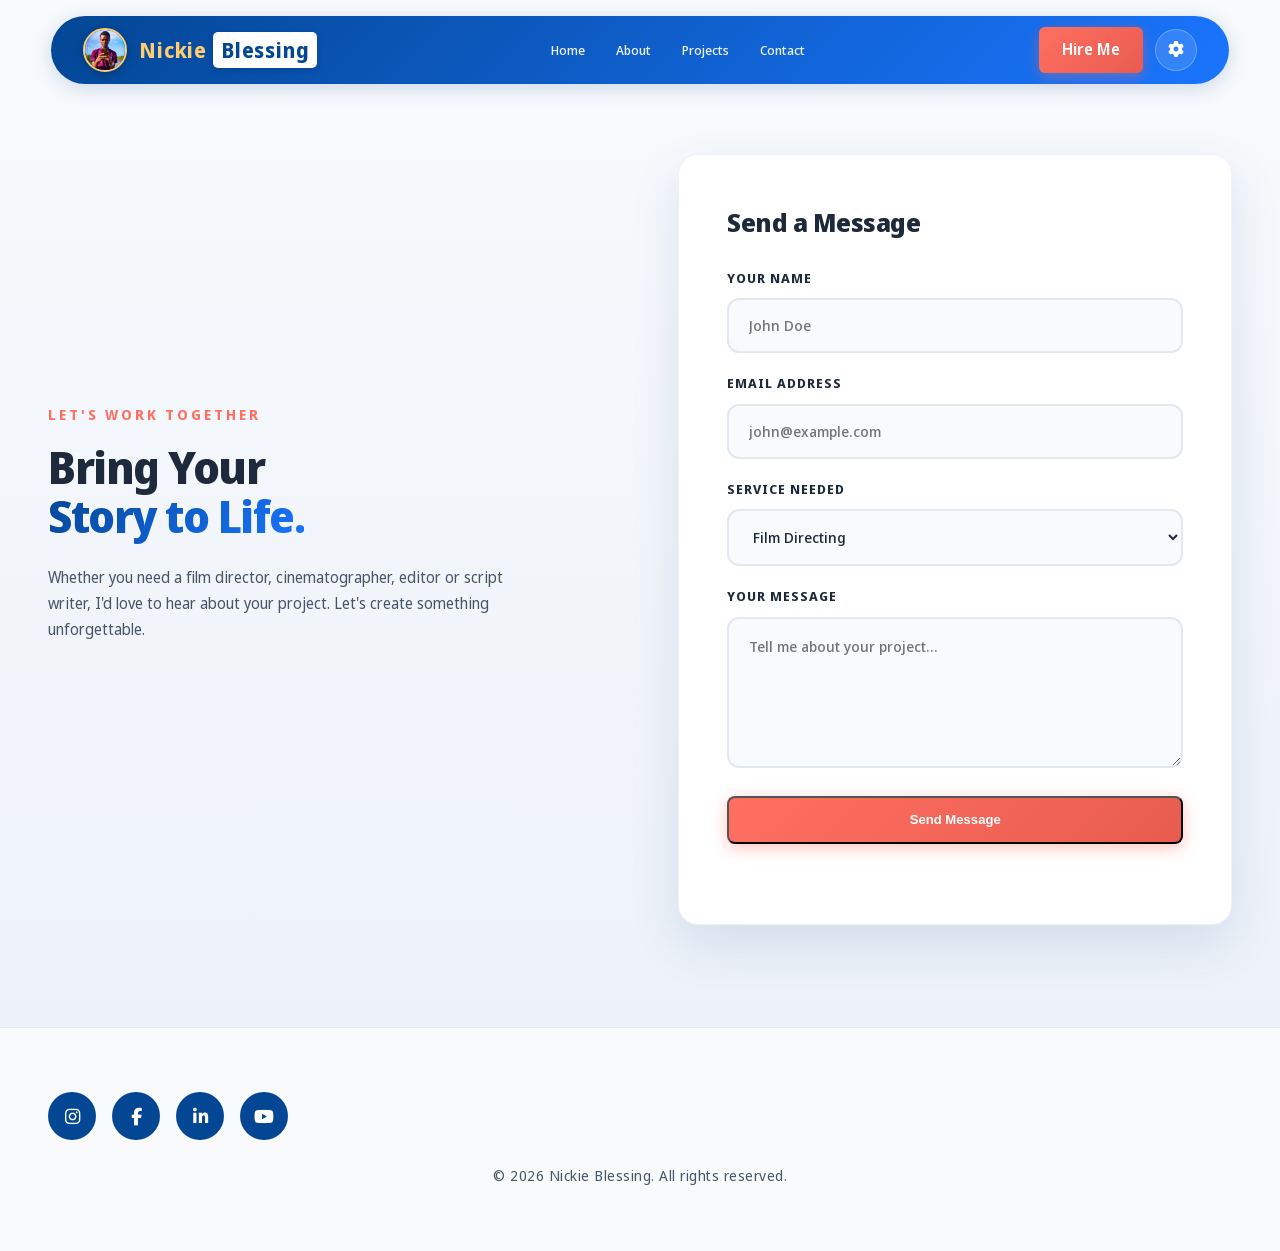
==== commit 937c864a: "Keep Formspree submissions on site" ====
--- a/hire-me.html
+++ b/hire-me.html
@@ -6,6 +6,7 @@
   <title>Hire Me | Nickie Blessing</title>
   <link rel="stylesheet" href="style.css">
   <link rel="stylesheet" href="https://cdnjs.cloudflare.com/ajax/libs/font-awesome/6.5.1/css/all.min.css">
+  <script src="form-handler.js" defer></script>
 </head>
 <body>
   <header class="header">
@@ -82,7 +83,8 @@
 
       <div class="hire-form-card">
         <h2 class="hire-form-title">Send a Message</h2>
-        <form class="hire-form" action="/api/contact" method="post">
+        <form class="hire-form" action="https://formspree.io/f/mnpqkzre" method="post">
+          <input type="hidden" name="_next" value="https://nickieblessingwebsite.vercel.app/?submitted=1#contact">
           <div class="form-group">
             <label for="name">Your Name</label>
             <input type="text" id="name" name="name" placeholder="John Doe" autocomplete="name" maxlength="100" required>
--- a/style.css
+++ b/style.css
@@ -1998,6 +1998,14 @@
   overflow: hidden;
   clip: rect(0 0 0 0);
   white-space: nowrap;
+}
+
+.form-status {
+  margin-top: 0.75rem;
+  color: var(--primary-blue);
+  font-size: 0.95rem;
+  font-weight: 600;
+  text-align: center;
 }
 
 /* ==========================================================
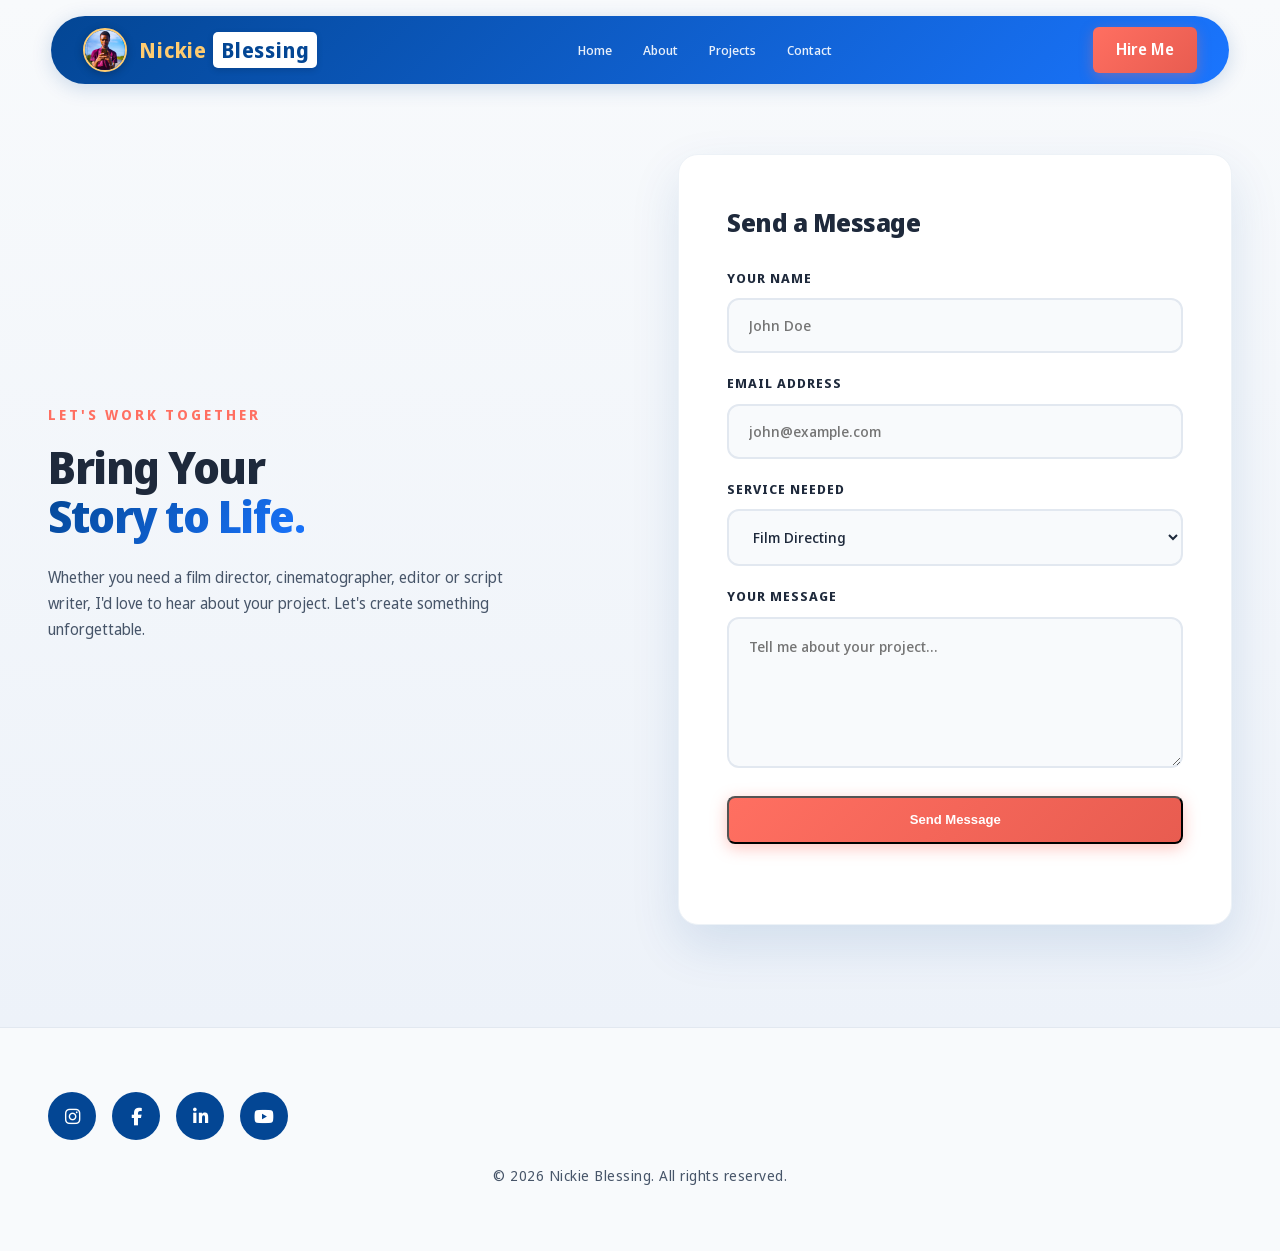
==== commit b3f55ce2: "Remove settings gear icon from navbar; add form-handler.js and index.js" ====
--- a/hire-me.html
+++ b/hire-me.html
@@ -26,12 +26,9 @@
           <li><a href="index.html#contact">Contact</a></li>
         </ul>
 
-        <!-- Right Side: CTA Button + Settings Icon -->
+        <!-- Right Side: CTA Button -->
         <div class="nav-right">
           <a href="hire-me.html" class="nav-cta">Hire Me</a>
-          <button class="nav-settings" aria-label="Settings">
-            <i class="fa-solid fa-gear"></i>
-          </button>
         </div>
 
         <!-- Pure CSS Hamburger Toggle (mobile) -->
@@ -83,8 +80,9 @@
 
       <div class="hire-form-card">
         <h2 class="hire-form-title">Send a Message</h2>
-        <form class="hire-form" action="https://formspree.io/f/mnpqkzre" method="post">
+        <form class="hire-form" action="https://formspree.io/f/mzeblaee" method="post">
           <input type="hidden" name="_next" value="https://nickieblessingwebsite.vercel.app/?submitted=1#contact">
+          <input type="hidden" name="_subject" value="New Hire Me enquiry from Nickie Blessing website">
           <div class="form-group">
             <label for="name">Your Name</label>
             <input type="text" id="name" name="name" placeholder="John Doe" autocomplete="name" maxlength="100" required>
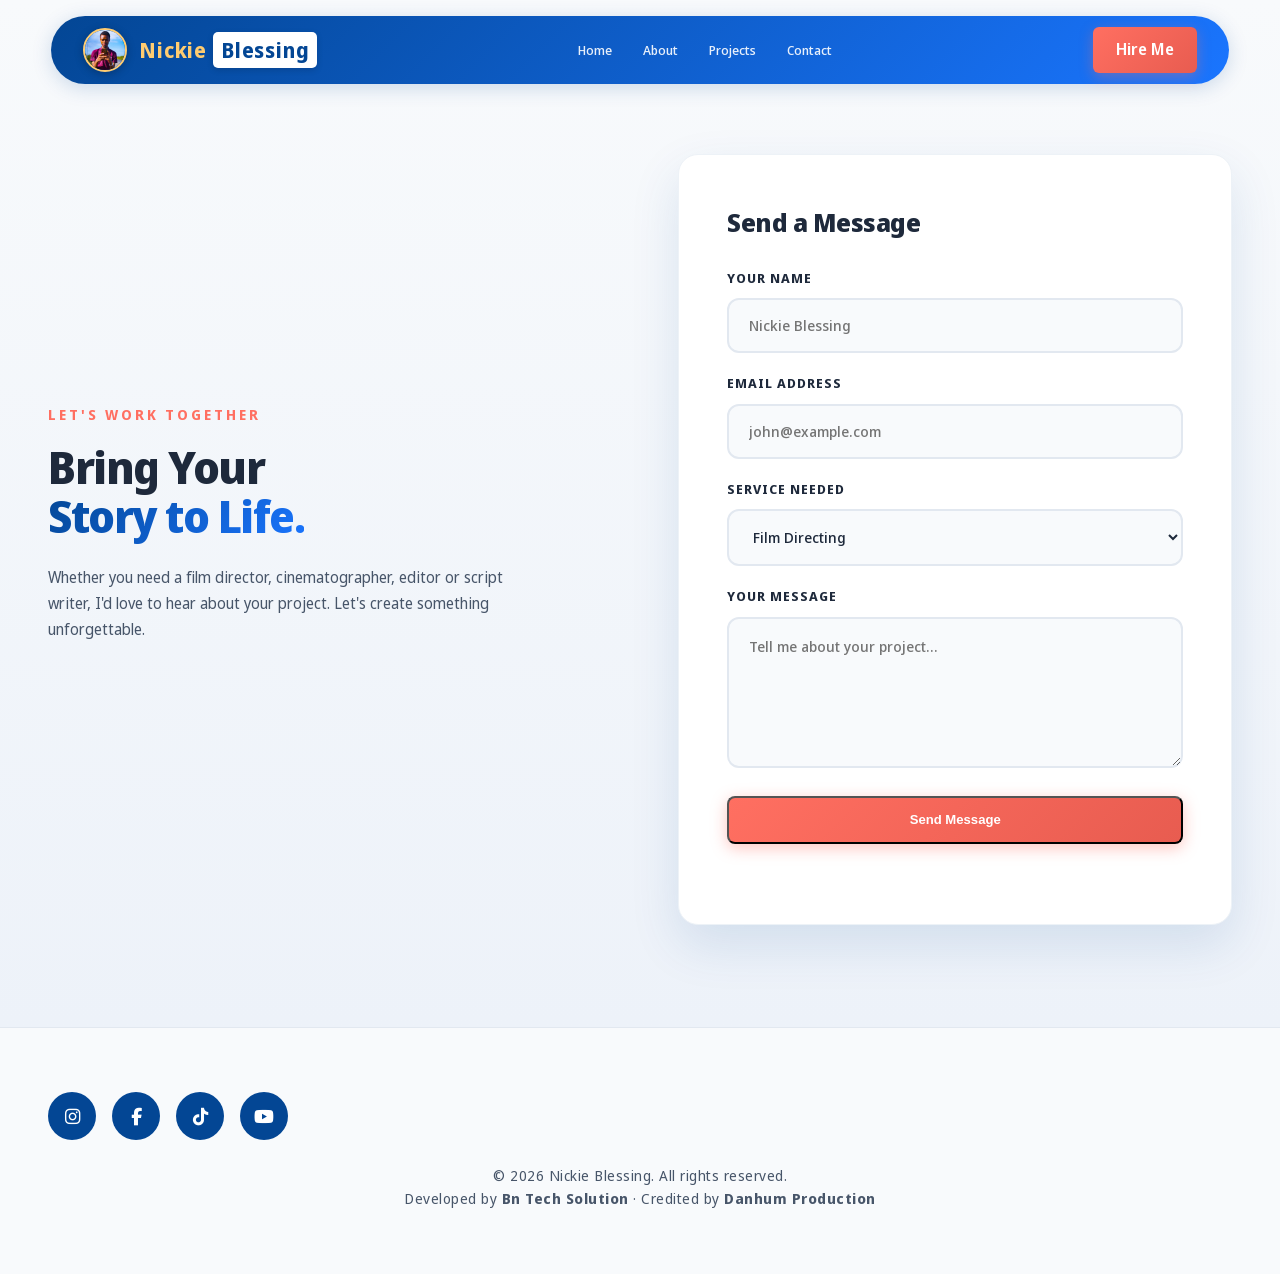
==== commit 57e44564: "Update Nickie Blessing website" ====
--- a/hire-me.html
+++ b/hire-me.html
@@ -85,7 +85,7 @@
           <input type="hidden" name="_subject" value="New Hire Me enquiry from Nickie Blessing website">
           <div class="form-group">
             <label for="name">Your Name</label>
-            <input type="text" id="name" name="name" placeholder="John Doe" autocomplete="name" maxlength="100" required>
+            <input type="text" id="name" name="name" placeholder="Nickie Blessing" autocomplete="name" maxlength="100" required>
           </div>
           <div class="form-group">
             <label for="email">Email Address</label>
@@ -120,10 +120,11 @@
     <div class="hire-socials">
       <a href="#" class="social-link"><i class="fa-brands fa-instagram"></i></a>
       <a href="#" class="social-link"><i class="fa-brands fa-facebook-f"></i></a>
-      <a href="#" class="social-link"><i class="fa-brands fa-linkedin-in"></i></a>
+      <a href="https://www.tiktok.com/@nickieblessing1" class="social-link" target="_blank" rel="noopener"><i class="fa-brands fa-tiktok"></i></a>
       <a href="https://www.youtube.com/@NickieBlessing" class="social-link" target="_blank" rel="noopener"><i class="fa-brands fa-youtube"></i></a>
     </div>
     <p class="hire-footer-text">&copy; 2026 Nickie Blessing. All rights reserved.</p>
+    <p class="hire-footer-text">Developed by <strong>Bn Tech Solution</strong> &middot; Credited by <strong>Danhum Production</strong></p>
   </footer>
 
   <script>
--- a/style.css
+++ b/style.css
@@ -381,8 +381,8 @@
 
 /* Left: Photo */
 .hero-image {
-  flex: 0 0 40%;
-  max-width: 420px;
+  flex: 0 0 44%;
+  max-width: 500px;
   display: flex;
   justify-content: center;
   position: relative;
@@ -402,24 +402,68 @@
   z-index: 0;
 }
 
-.hero-image img {
+.hero-slides {
+  position: relative;
   width: 100%;
-  max-height: 520px;
+  max-width: 500px;
+  aspect-ratio: 3 / 4;
+}
+
+.hero-slide {
+  position: absolute;
+  inset: 0;
+  width: 100%;
+  height: 100%;
   object-fit: cover;
   object-position: center 20%;
   border-radius: 20px;
   border: 4px solid #ffffff;
   box-shadow: 0 20px 40px rgba(3, 70, 148, 0.16);
-  position: relative;
-  z-index: 1;
+  opacity: 0;
+  transform: scale(1.04);
   transition:
-    transform 0.4s ease,
+    opacity 0.6s ease,
+    transform 0.6s ease,
     box-shadow 0.4s ease;
-}
-
-.hero-image:hover img {
-  transform: translateY(-4px);
+  pointer-events: none;
+}
+
+.hero-slide.is-active {
+  opacity: 1;
+  transform: scale(1);
+}
+
+.hero-image:hover .hero-slide.is-active {
+  transform: translateY(-4px) scale(1.01);
   box-shadow: 0 26px 50px rgba(3, 70, 148, 0.24);
+}
+
+.hero-dots {
+  position: absolute;
+  bottom: -28px;
+  left: 50%;
+  z-index: 3;
+  display: flex;
+  gap: 8px;
+  transform: translateX(-50%);
+}
+
+.hero-dot {
+  width: 9px;
+  height: 9px;
+  padding: 0;
+  border: 0;
+  border-radius: 999px;
+  background: rgba(3, 70, 148, 0.25);
+  cursor: pointer;
+  transition:
+    width var(--transition-speed) ease,
+    background var(--transition-speed) ease;
+}
+
+.hero-dot.is-active {
+  width: 26px;
+  background: var(--primary-blue);
 }
 
 /* Right: Text */
@@ -1332,6 +1376,10 @@
   display: block;
 }
 
+.services-header .section-label::after {
+  display: none;
+}
+
 .services-header .section-title {
   font-family: var(--font-family);
   font-size: clamp(2.2rem, 4.5vw, 4rem);
@@ -1361,7 +1409,7 @@
 .services-grid {
   display: grid;
   grid-template-columns: repeat(4, 1fr);
-  gap: clamp(1.5rem, 3vw, 2.5rem);
+  gap: clamp(1.25rem, 2.5vw, 2rem);
 }
 
 .service-card {
@@ -1370,12 +1418,15 @@
   align-items: center;
   text-align: center;
   gap: 1rem;
-  padding: clamp(2rem, 3vw, 2.75rem) clamp(1.25rem, 2vw, 1.75rem);
-  background: #ffffff;
+  padding: clamp(1.8rem, 3vw, 2.5rem) clamp(1.25rem, 2vw, 1.75rem);
+  background: linear-gradient(160deg, #ffffff 0%, #f7faff 100%);
   border: 1px solid rgba(3, 70, 148, 0.1);
-  border-radius: 22px;
-  box-shadow: 0 8px 26px rgba(3, 70, 148, 0.07);
-  transition: all var(--transition-speed) var(--transition-bounce);
+  border-radius: 24px;
+  box-shadow: 0 10px 30px rgba(3, 70, 148, 0.08);
+  transition:
+    transform var(--transition-speed) var(--transition-bounce),
+    border-color var(--transition-speed) ease,
+    box-shadow var(--transition-speed) ease;
   position: relative;
   overflow: hidden;
 }
@@ -1390,8 +1441,7 @@
   background: linear-gradient(
     90deg,
     var(--primary-blue),
-    var(--secondary-blue),
-    var(--gold-accent)
+    var(--secondary-blue)
   );
   transform: scaleX(0);
   transform-origin: left;
@@ -1399,8 +1449,8 @@
 }
 
 .service-card:hover {
-  transform: translateY(-9px);
-  border-color: var(--primary-blue);
+  transform: translateY(-8px);
+  border-color: rgba(3, 70, 148, 0.28);
   box-shadow: 0 20px 42px rgba(3, 70, 148, 0.16);
 }
 
@@ -1410,26 +1460,31 @@
 
 .service-card i {
   font-size: clamp(1.8rem, 3vw, 2.5rem);
-  width: 64px;
-  height: 64px;
+  width: 72px;
+  height: 72px;
   display: flex;
   align-items: center;
   justify-content: center;
-  border-radius: 18px;
+  border-radius: 20px;
+  background: linear-gradient(
+    135deg,
+    rgba(3, 70, 148, 0.12),
+    rgba(26, 117, 255, 0.12)
+  );
+  color: var(--primary-blue);
+  box-shadow: 0 8px 20px rgba(3, 70, 148, 0.12);
+  transition: all var(--transition-speed) ease;
+}
+
+.service-card:hover i {
+  transform: rotate(-6deg) scale(1.08);
   background: linear-gradient(
     135deg,
     var(--primary-blue),
     var(--secondary-blue)
   );
   color: #ffffff;
-  box-shadow: 0 8px 20px rgba(3, 70, 148, 0.3);
-  transition: all var(--transition-speed) ease;
-}
-
-.service-card:hover i {
-  transform: rotate(-6deg) scale(1.08);
-  background: linear-gradient(135deg, var(--gold-accent), var(--gold-hover));
-  color: var(--primary-blue);
+  box-shadow: 0 12px 26px rgba(3, 70, 148, 0.24);
 }
 
 .service-card h3 {
@@ -1448,16 +1503,27 @@
 }
 
 .service-card--featured {
-  background: linear-gradient(160deg, #034694 0%, #1a75ff 100%);
-  border: 1px solid var(--gold-accent);
+  background: linear-gradient(145deg, #034694 0%, #1a75ff 100%);
+  border: 1px solid rgba(255, 255, 255, 0.24);
   color: #ffffff;
   grid-column: span 1;
+  box-shadow: 0 18px 40px rgba(3, 70, 148, 0.22);
+}
+
+.service-card--featured::before {
+  background: linear-gradient(90deg, #ffffff, rgba(255, 255, 255, 0.55));
 }
 
 .service-card--featured i {
-  background: linear-gradient(135deg, var(--gold-accent), var(--gold-hover));
+  background: rgba(255, 255, 255, 0.16);
+  color: #ffffff;
+  border: 1px solid rgba(255, 255, 255, 0.28);
+  box-shadow: 0 8px 20px rgba(0, 0, 0, 0.14);
+}
+
+.service-card--featured:hover i {
+  background: #ffffff;
   color: var(--primary-blue);
-  box-shadow: 0 8px 20px rgba(255, 204, 112, 0.4);
 }
 
 .service-card--featured h3 {
@@ -1465,7 +1531,7 @@
 }
 
 .service-card--featured p {
-  color: rgba(255, 255, 255, 0.85);
+  color: rgba(255, 255, 255, 0.88);
 }
 /* ==========================================================
    Portfolio Section
@@ -1496,12 +1562,17 @@
 }
 
 .portfolio-header .section-label {
-  font-size: clamp(0.85rem, 1.1vw, 1rem);
-  font-weight: 700;
+  font-family: var(--font-family);
+  font-size: clamp(0.9rem, 1.2vw, 1.1rem);
+  font-weight: 800;
   color: var(--cta-color);
   text-transform: uppercase;
-  letter-spacing: 3px;
-  margin-bottom: 0.5rem;
+  letter-spacing: 4px;
+  margin-bottom: 1.5rem;
+}
+
+.portfolio-header .section-label::after {
+  display: none;
 }
 
 .portfolio-header .section-title {
@@ -1534,7 +1605,7 @@
   gap: 1.1rem;
   padding: 0.7rem;
   border: 1px solid rgba(3, 70, 148, 0.1);
-  border-radius: 22px;
+  border-radius: 0;
   background: rgba(255, 255, 255, 0.82);
   box-shadow: 0 8px 26px rgba(3, 70, 148, 0.07);
   transition:
@@ -1549,13 +1620,14 @@
 
 .portfolio-image {
   position: relative;
-  border-radius: 15px;
+  border-radius: 0;
   overflow: hidden;
   box-shadow: var(--card-shadow);
   transition: all var(--transition-speed) ease;
 }
 
-.portfolio-image img {
+.portfolio-image img,
+.portfolio-image video {
   width: 100%;
   height: 100%;
   min-height: 215px;
@@ -1564,11 +1636,16 @@
   transition: transform 0.5s ease;
 }
 
+.portfolio-image video {
+  background: #034694;
+}
+
 .portfolio-image:hover {
   box-shadow: 0 12px 32px rgba(3, 70, 148, 0.18);
 }
 
-.portfolio-image:hover img {
+.portfolio-image:hover img,
+.portfolio-image:hover video {
   transform: scale(1.04);
 }
 
@@ -2088,11 +2165,11 @@
     order: 2;
     align-self: flex-start;
     margin-left: 0;
-    max-width: 310px;
+    max-width: 380px;
     width: 100%;
   }
 
-  .hero-image img {
+  .hero-slide {
     max-height: 400px;
   }
 
@@ -2425,10 +2502,10 @@
   .hero-image {
     align-self: flex-start;
     margin-left: 0;
-    max-width: 250px;
-  }
-
-  .hero-image img {
+    max-width: 320px;
+  }
+
+  .hero-slide {
     max-height: 320px;
     border-radius: 16px;
     border-width: 3px;
@@ -2567,11 +2644,11 @@
   }
 
   .hero-image {
-    max-width: 220px;
-    width: min(100%, 220px);
-  }
-
-  .hero-image img {
+    max-width: 280px;
+    width: min(100%, 280px);
+  }
+
+  .hero-slide {
     max-height: 280px;
   }
 
